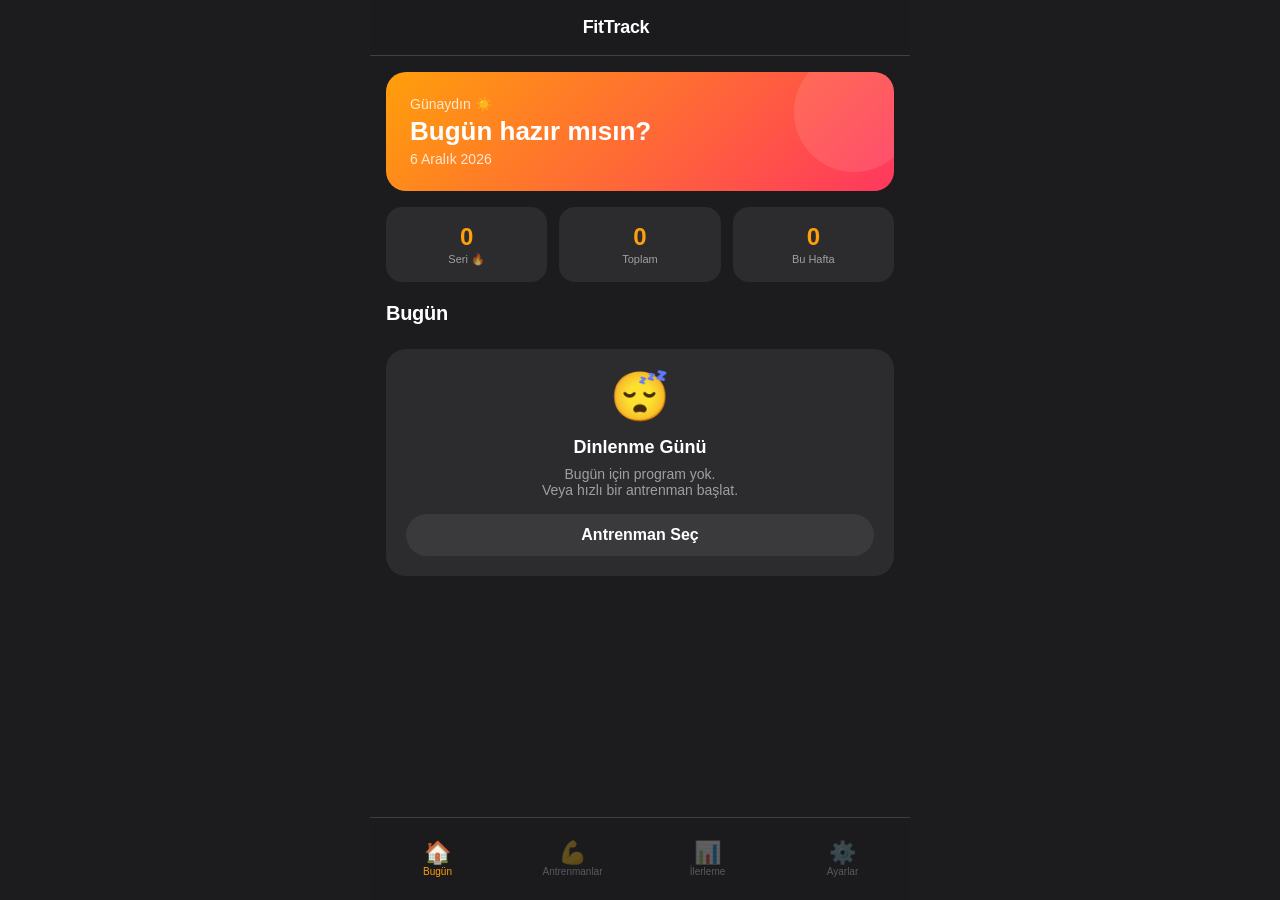
==== index.html @ 22bdd84f "initial: FitTrack v1.1" ====
<!DOCTYPE html>
<html lang="tr">
<head>
  <meta charset="UTF-8">
  <meta name="viewport" content="width=device-width, initial-scale=1.0, viewport-fit=cover, user-scalable=no">
  <meta name="theme-color" content="#1C1C1E">

  <!-- iOS PWA -->
  <meta name="apple-mobile-web-app-capable" content="yes">
  <meta name="apple-mobile-web-app-status-bar-style" content="black-translucent">
  <meta name="apple-mobile-web-app-title" content="FitTrack">

  <!-- iOS Icons -->
  <link rel="apple-touch-icon" href="icon-192.png">
  <link rel="apple-touch-icon" sizes="180x180" href="icon-192.png">

  <link rel="icon" type="image/png" sizes="192x192" href="icon-192.png">
  <link rel="manifest" href="manifest.json">

  <title>FitTrack — Antrenman Takibi</title>
  <link rel="stylesheet" href="style.css">
</head>
<body>

  <!-- Toast -->
  <div id="toast-container" aria-live="polite" aria-atomic="true"></div>

  <!-- Modal Overlay -->
  <div id="modal-overlay" class="modal-overlay hidden" role="dialog" aria-modal="true">
    <div class="modal-card" id="modal-card">
      <h3 class="modal-title" id="modal-title"></h3>
      <p class="modal-message" id="modal-message"></p>
      <div class="modal-actions" id="modal-actions"></div>
    </div>
  </div>

  <!-- Rest Timer Overlay -->
  <div id="rest-overlay" class="rest-overlay hidden" role="dialog" aria-modal="true">
    <div class="rest-card">
      <p class="rest-label">Dinlenme Süresi</p>
      <div class="rest-timer-wrap">
        <svg class="rest-ring" viewBox="0 0 120 120">
          <circle class="rest-ring-bg" cx="60" cy="60" r="52"/>
          <circle class="rest-ring-fg" id="rest-ring-fg" cx="60" cy="60" r="52"/>
        </svg>
        <span class="rest-countdown" id="rest-countdown">60</span>
      </div>
      <div class="rest-presets">
        <button class="preset-btn" data-sec="30">30s</button>
        <button class="preset-btn" data-sec="60">60s</button>
        <button class="preset-btn active" data-sec="90">90s</button>
        <button class="preset-btn" data-sec="120">2dk</button>
        <button class="preset-btn" data-sec="180">3dk</button>
      </div>
      <div class="rest-actions">
        <button class="btn btn-ghost" id="rest-skip-btn">Atla</button>
        <button class="btn btn-primary" id="rest-add30-btn">+30s</button>
      </div>
    </div>
  </div>

  <!-- Exercise Picker Overlay -->
  <div id="exercise-picker-overlay" class="fullscreen-overlay hidden">
    <div class="overlay-header">
      <button class="btn-icon" id="exercise-picker-close">✕</button>
      <h2>Egzersiz Seç</h2>
      <span></span>
    </div>
    <div class="overlay-search">
      <input type="search" id="picker-search" class="search-input" placeholder="Egzersiz ara…">
    </div>
    <div class="category-chips" id="picker-category-chips"></div>
    <div class="overlay-list" id="picker-exercise-list"></div>
  </div>

  <!-- App Shell -->
  <div id="app">
    <!-- Header -->
    <header class="app-header" id="app-header">
      <button class="btn-icon header-back hidden" id="header-back">←</button>
      <h1 class="header-title" id="header-title">FitTrack</h1>
      <div class="header-actions" id="header-actions"></div>
    </header>

    <!-- Main Content -->
    <main id="main-content" class="main-content"></main>

    <!-- Tab Bar -->
    <nav class="tab-bar" id="tab-bar" role="tablist">
      <button class="tab-btn active" data-route="home" role="tab" aria-selected="true">
        <span class="tab-icon">🏠</span>
        <span class="tab-label">Bugün</span>
      </button>
      <button class="tab-btn" data-route="workouts" role="tab" aria-selected="false">
        <span class="tab-icon">💪</span>
        <span class="tab-label">Antrenmanlar</span>
      </button>
      <button class="tab-btn" data-route="progress" role="tab" aria-selected="false">
        <span class="tab-icon">📊</span>
        <span class="tab-label">İlerleme</span>
      </button>
      <button class="tab-btn" data-route="settings" role="tab" aria-selected="false">
        <span class="tab-icon">⚙️</span>
        <span class="tab-label">Ayarlar</span>
      </button>
    </nav>
  </div>

  <script src="exercises.js"></script>
  <script src="app.js"></script>

  <script>
    // Service Worker kaydı
    if ('serviceWorker' in navigator) {
      window.addEventListener('load', () => {
        navigator.serviceWorker.register('./sw.js').then(reg => {
          console.log('[SW] Kayıt başarılı:', reg.scope);
        }).catch(err => {
          console.warn('[SW] Kayıt hatası:', err);
        });
      });
    }
  </script>
</body>
</html>
---- style.css ----
/* ═══════════════════════════════════════════════
   FitTrack — Dark Design System
   ═══════════════════════════════════════════════ */

/* ── Reset & Base ─────────────────────────────── */
*, *::before, *::after { box-sizing: border-box; margin: 0; padding: 0; }

:root {
  /* Backgrounds */
  --bg-primary:   #1C1C1E;
  --bg-secondary: #2C2C2E;
  --bg-tertiary:  #3A3A3C;
  --bg-elevated:  #48484A;

  /* Brand */
  --primary:      #FF9F0A;
  --primary-dim:  rgba(255,159,10,.18);
  --accent:       #FF375F;
  --accent-dim:   rgba(255,55,95,.18);
  --success:      #30D158;
  --success-dim:  rgba(48,209,88,.18);
  --info:         #0A84FF;
  --info-dim:     rgba(10,132,255,.18);
  --warning:      #FFD60A;

  /* Text */
  --text-primary:   #FFFFFF;
  --text-secondary: rgba(235,235,245,.6);
  --text-tertiary:  rgba(235,235,245,.3);
  --text-on-accent: #FFFFFF;

  /* Separators */
  --separator:       rgba(84,84,88,.65);
  --separator-solid: #38383A;

  /* Shadows */
  --shadow-sm: 0 1px 3px rgba(0,0,0,.4);
  --shadow-md: 0 4px 12px rgba(0,0,0,.5);
  --shadow-lg: 0 8px 32px rgba(0,0,0,.6);

  /* Radius */
  --r-sm: 8px;
  --r-md: 12px;
  --r-lg: 16px;
  --r-xl: 20px;
  --r-full: 9999px;

  /* Spacing */
  --sp-1: 4px;
  --sp-2: 8px;
  --sp-3: 12px;
  --sp-4: 16px;
  --sp-5: 20px;
  --sp-6: 24px;
  --sp-8: 32px;

  /* Layout */
  --header-h: 56px;
  --tab-h:    83px;
  --max-w:    540px;

  /* Typography */
  --font-base: -apple-system, BlinkMacSystemFont, 'SF Pro Display', 'Segoe UI', sans-serif;
}

html { font-size: 16px; -webkit-text-size-adjust: 100%; }

body {
  font-family: var(--font-base);
  background: var(--bg-primary);
  color: var(--text-primary);
  height: 100dvh;
  overflow: hidden;
  -webkit-tap-highlight-color: transparent;
  -webkit-user-select: none;
  user-select: none;
}

/* ── App Shell ───────────────────────────────── */
#app {
  display: flex;
  flex-direction: column;
  height: 100dvh;
  max-width: var(--max-w);
  margin: 0 auto;
  position: relative;
}

/* ── Header ──────────────────────────────────── */
.app-header {
  display: flex;
  align-items: center;
  justify-content: space-between;
  height: var(--header-h);
  padding: 0 var(--sp-4);
  padding-top: env(safe-area-inset-top);
  background: rgba(28,28,30,.9);
  backdrop-filter: saturate(180%) blur(12px);
  -webkit-backdrop-filter: saturate(180%) blur(12px);
  border-bottom: 1px solid var(--separator);
  position: sticky;
  top: 0;
  z-index: 100;
  flex-shrink: 0;
}

.header-title {
  font-size: 18px;
  font-weight: 700;
  letter-spacing: -.3px;
  color: var(--text-primary);
  flex: 1;
  text-align: center;
}

.header-actions {
  display: flex;
  gap: var(--sp-2);
  min-width: 48px;
  justify-content: flex-end;
}

/* ── Main Content ────────────────────────────── */
.main-content {
  flex: 1;
  overflow-y: auto;
  overflow-x: hidden;
  -webkit-overflow-scrolling: touch;
  overscroll-behavior: contain;
  padding-bottom: calc(var(--tab-h) + var(--sp-4));
}

/* ── Tab Bar ─────────────────────────────────── */
.tab-bar {
  display: flex;
  background: rgba(28,28,30,.92);
  backdrop-filter: saturate(180%) blur(12px);
  -webkit-backdrop-filter: saturate(180%) blur(12px);
  border-top: 1px solid var(--separator);
  padding-bottom: env(safe-area-inset-bottom);
  height: var(--tab-h);
  position: sticky;
  bottom: 0;
  flex-shrink: 0;
  z-index: 100;
}

.tab-btn {
  flex: 1;
  display: flex;
  flex-direction: column;
  align-items: center;
  justify-content: center;
  gap: 2px;
  background: none;
  border: none;
  color: var(--text-tertiary);
  cursor: pointer;
  padding: var(--sp-2) 0;
  transition: color .15s;
  -webkit-tap-highlight-color: transparent;
}

.tab-btn.active {
  color: var(--primary);
}

.tab-icon { font-size: 22px; line-height: 1; }
.tab-label { font-size: 10px; font-weight: 500; }

/* ── Buttons ─────────────────────────────────── */
.btn {
  display: inline-flex;
  align-items: center;
  justify-content: center;
  gap: var(--sp-2);
  padding: 12px var(--sp-5);
  border: none;
  border-radius: var(--r-full);
  font-family: var(--font-base);
  font-size: 16px;
  font-weight: 600;
  cursor: pointer;
  transition: opacity .12s, transform .08s;
  -webkit-tap-highlight-color: transparent;
  white-space: nowrap;
}

.btn:active { opacity: .75; transform: scale(.97); }

.btn-primary   { background: var(--primary); color: #000; }
.btn-accent    { background: var(--accent);  color: #fff; }
.btn-success   { background: var(--success); color: #000; }
.btn-secondary { background: var(--bg-tertiary); color: var(--text-primary); }
.btn-ghost     { background: transparent; color: var(--text-secondary); border: 1px solid var(--separator); }
.btn-danger    { background: var(--accent); color: #fff; }
.btn-block     { width: 100%; }

.btn-sm { font-size: 14px; padding: 8px var(--sp-4); }
.btn-xs { font-size: 12px; padding: 6px var(--sp-3); border-radius: var(--r-sm); }

.btn-icon {
  background: none;
  border: none;
  color: var(--text-secondary);
  font-size: 18px;
  cursor: pointer;
  padding: var(--sp-2);
  border-radius: var(--r-full);
  min-width: 36px;
  min-height: 36px;
  display: flex;
  align-items: center;
  justify-content: center;
  -webkit-tap-highlight-color: transparent;
  transition: background .12s;
}
.btn-icon:active { background: var(--bg-tertiary); }

/* ── Cards ───────────────────────────────────── */
.card {
  background: var(--bg-secondary);
  border-radius: var(--r-lg);
  padding: var(--sp-4);
  box-shadow: var(--shadow-sm);
}

.card-list {
  display: flex;
  flex-direction: column;
  gap: var(--sp-3);
  padding: var(--sp-4);
}

/* Workout Card */
.workout-card {
  background: var(--bg-secondary);
  border-radius: var(--r-lg);
  padding: var(--sp-4);
  display: flex;
  align-items: center;
  gap: var(--sp-3);
  cursor: pointer;
  transition: background .12s;
  box-shadow: var(--shadow-sm);
}
.workout-card:active { background: var(--bg-tertiary); }

.workout-card-icon {
  width: 48px;
  height: 48px;
  border-radius: var(--r-md);
  display: flex;
  align-items: center;
  justify-content: center;
  font-size: 24px;
  flex-shrink: 0;
}

.workout-card-body { flex: 1; min-width: 0; }
.workout-card-name { font-size: 16px; font-weight: 600; }
.workout-card-meta { font-size: 13px; color: var(--text-secondary); margin-top: 2px; }
.workout-card-chevron { color: var(--text-tertiary); font-size: 18px; }

/* Exercise Card */
.exercise-card {
  background: var(--bg-secondary);
  border-radius: var(--r-lg);
  padding: var(--sp-4);
  display: flex;
  align-items: center;
  gap: var(--sp-3);
  cursor: pointer;
  transition: background .12s;
}
.exercise-card:active { background: var(--bg-tertiary); }
.exercise-card.selected { background: var(--primary-dim); border: 1px solid var(--primary); }

.exercise-card-icon {
  width: 44px;
  height: 44px;
  border-radius: var(--r-md);
  background: var(--bg-tertiary);
  display: flex;
  align-items: center;
  justify-content: center;
  font-size: 22px;
  flex-shrink: 0;
}

.exercise-card-body { flex: 1; min-width: 0; }
.exercise-card-name { font-size: 15px; font-weight: 600; }
.exercise-card-sub  { font-size: 12px; color: var(--text-secondary); margin-top: 2px; }
.exercise-card-check { color: var(--primary); font-size: 20px; }

/* ── Section Headers ─────────────────────────── */
.section-header {
  padding: var(--sp-5) var(--sp-4) var(--sp-2);
  display: flex;
  align-items: center;
  justify-content: space-between;
}

.section-title {
  font-size: 20px;
  font-weight: 700;
  letter-spacing: -.3px;
}

.section-action {
  font-size: 14px;
  color: var(--primary);
  cursor: pointer;
  background: none;
  border: none;
  font-family: var(--font-base);
  font-weight: 500;
  padding: 0;
}

/* ── Badge / Chip ────────────────────────────── */
.badge {
  display: inline-flex;
  align-items: center;
  padding: 3px 10px;
  border-radius: var(--r-full);
  font-size: 12px;
  font-weight: 600;
}

.badge-push    { background: rgba(255,159,10,.2); color: #FF9F0A; }
.badge-pull    { background: rgba(10,132,255,.2); color: #0A84FF; }
.badge-legs    { background: rgba(48,209,88,.2);  color: #30D158; }
.badge-core    { background: rgba(255,214,10,.2); color: #FFD60A; }
.badge-fullbody{ background: rgba(191,90,242,.2); color: #BF5AF2; }
.badge-cardio  { background: rgba(255,55,95,.2);  color: #FF375F; }
.badge-esneklik{ background: rgba(100,210,255,.2);color: #64D2FF; }

.category-chips {
  display: flex;
  gap: var(--sp-2);
  padding: var(--sp-2) var(--sp-4);
  overflow-x: auto;
  scrollbar-width: none;
  flex-shrink: 0;
}
.category-chips::-webkit-scrollbar { display: none; }

.chip {
  flex-shrink: 0;
  padding: 6px 14px;
  border-radius: var(--r-full);
  font-size: 13px;
  font-weight: 600;
  background: var(--bg-secondary);
  color: var(--text-secondary);
  border: none;
  cursor: pointer;
  transition: background .12s, color .12s;
  -webkit-tap-highlight-color: transparent;
}
.chip.active { background: var(--primary); color: #000; }

/* ── Forms / Inputs ──────────────────────────── */
.form-group { display: flex; flex-direction: column; gap: var(--sp-2); }

.form-label {
  font-size: 13px;
  font-weight: 500;
  color: var(--text-secondary);
  padding-left: 2px;
}

.form-input, .form-textarea, .form-select {
  background: var(--bg-secondary);
  border: 1px solid var(--separator);
  border-radius: var(--r-md);
  color: var(--text-primary);
  font-family: var(--font-base);
  font-size: 16px;
  padding: 12px var(--sp-4);
  width: 100%;
  outline: none;
  -webkit-appearance: none;
  appearance: none;
  transition: border-color .15s;
}
.form-input:focus, .form-textarea:focus {
  border-color: var(--primary);
}
.form-textarea { resize: none; min-height: 80px; }

.form-section {
  background: var(--bg-secondary);
  border-radius: var(--r-lg);
  padding: var(--sp-4);
  display: flex;
  flex-direction: column;
  gap: var(--sp-4);
  margin: 0 var(--sp-4);
}

/* ── Toast ───────────────────────────────────── */
#toast-container {
  position: fixed;
  top: calc(var(--header-h) + env(safe-area-inset-top) + var(--sp-3));
  left: 50%;
  transform: translateX(-50%);
  z-index: 300;
  display: flex;
  flex-direction: column;
  gap: var(--sp-2);
  pointer-events: none;
  width: calc(100% - var(--sp-8));
  max-width: 380px;
}

.toast {
  background: var(--bg-elevated);
  color: var(--text-primary);
  padding: 12px var(--sp-4);
  border-radius: var(--r-lg);
  font-size: 14px;
  font-weight: 500;
  box-shadow: var(--shadow-lg);
  animation: toastIn .25s ease-out;
  border-left: 3px solid var(--primary);
}
.toast.error  { border-left-color: var(--accent); }
.toast.success{ border-left-color: var(--success); }

@keyframes toastIn {
  from { opacity: 0; transform: translateY(-8px) scale(.96); }
  to   { opacity: 1; transform: translateY(0) scale(1); }
}

/* ── Modal ───────────────────────────────────── */
.modal-overlay {
  position: fixed;
  inset: 0;
  background: rgba(0,0,0,.7);
  z-index: 200;
  display: flex;
  align-items: flex-end;
  padding-bottom: env(safe-area-inset-bottom);
}
.modal-overlay.centered { align-items: center; padding: var(--sp-4); }
.modal-overlay.hidden { display: none; }

.modal-card {
  background: var(--bg-secondary);
  border-radius: var(--r-xl) var(--r-xl) 0 0;
  padding: var(--sp-6) var(--sp-4) var(--sp-4);
  width: 100%;
  max-width: var(--max-w);
  margin: 0 auto;
  box-shadow: var(--shadow-lg);
  animation: slideUp .25s ease-out;
}
.modal-overlay.centered .modal-card {
  border-radius: var(--r-xl);
}

@keyframes slideUp {
  from { transform: translateY(30px); opacity: .5; }
  to   { transform: translateY(0);    opacity: 1; }
}

.modal-title { font-size: 18px; font-weight: 700; margin-bottom: var(--sp-2); }
.modal-message { font-size: 15px; color: var(--text-secondary); margin-bottom: var(--sp-5); }

.modal-actions {
  display: flex;
  flex-direction: column;
  gap: var(--sp-3);
}

/* ── Rest Timer Overlay ──────────────────────── */
.rest-overlay {
  position: fixed;
  inset: 0;
  background: rgba(0,0,0,.92);
  z-index: 250;
  display: flex;
  align-items: center;
  justify-content: center;
}
.rest-overlay.hidden { display: none; }

.rest-card {
  display: flex;
  flex-direction: column;
  align-items: center;
  gap: var(--sp-5);
  padding: var(--sp-6);
}

.rest-label {
  font-size: 16px;
  color: var(--text-secondary);
  font-weight: 500;
  letter-spacing: .5px;
  text-transform: uppercase;
  font-size: 12px;
}

.rest-timer-wrap {
  position: relative;
  width: 160px;
  height: 160px;
  display: flex;
  align-items: center;
  justify-content: center;
}

.rest-ring {
  position: absolute;
  inset: 0;
  transform: rotate(-90deg);
  width: 100%;
  height: 100%;
}

.rest-ring-bg {
  fill: none;
  stroke: var(--bg-tertiary);
  stroke-width: 8;
}

.rest-ring-fg {
  fill: none;
  stroke: var(--primary);
  stroke-width: 8;
  stroke-linecap: round;
  stroke-dasharray: 327;
  stroke-dashoffset: 0;
  transition: stroke-dashoffset 1s linear;
}

.rest-countdown {
  font-size: 56px;
  font-weight: 700;
  color: var(--text-primary);
  font-variant-numeric: tabular-nums;
  position: relative;
  z-index: 1;
}

.rest-presets {
  display: flex;
  gap: var(--sp-2);
}

.preset-btn {
  padding: 6px 14px;
  border-radius: var(--r-full);
  background: var(--bg-secondary);
  color: var(--text-secondary);
  border: none;
  font-size: 13px;
  font-weight: 600;
  cursor: pointer;
  font-family: var(--font-base);
  transition: background .12s, color .12s;
}
.preset-btn.active { background: var(--primary); color: #000; }

.rest-actions {
  display: flex;
  gap: var(--sp-3);
}

/* ── Fullscreen Overlays ─────────────────────── */
.fullscreen-overlay {
  position: fixed;
  inset: 0;
  background: var(--bg-primary);
  z-index: 150;
  display: flex;
  flex-direction: column;
  max-width: var(--max-w);
  margin: 0 auto;
}
.fullscreen-overlay.hidden { display: none; }

.overlay-header {
  display: flex;
  align-items: center;
  justify-content: space-between;
  padding: calc(env(safe-area-inset-top) + var(--sp-3)) var(--sp-4) var(--sp-3);
  border-bottom: 1px solid var(--separator);
  flex-shrink: 0;
}
.overlay-header h2 {
  font-size: 17px;
  font-weight: 600;
}

.overlay-search {
  padding: var(--sp-2) var(--sp-4);
  flex-shrink: 0;
}

.search-input {
  background: var(--bg-secondary);
  border: 1px solid var(--separator);
  border-radius: var(--r-full);
  color: var(--text-primary);
  font-family: var(--font-base);
  font-size: 16px;
  padding: 10px var(--sp-4);
  width: 100%;
  outline: none;
  -webkit-appearance: none;
}

.overlay-list {
  flex: 1;
  overflow-y: auto;
  -webkit-overflow-scrolling: touch;
  padding: var(--sp-2) var(--sp-4) var(--sp-8);
  display: flex;
  flex-direction: column;
  gap: var(--sp-2);
}

/* ── Home Screen ─────────────────────────────── */
.home-hero {
  margin: var(--sp-4);
  background: linear-gradient(135deg, #FF9F0A 0%, #FF375F 100%);
  border-radius: var(--r-xl);
  padding: var(--sp-6);
  position: relative;
  overflow: hidden;
}
.home-hero::after {
  content: '';
  position: absolute;
  right: -20px;
  top: -20px;
  width: 120px;
  height: 120px;
  border-radius: 50%;
  background: rgba(255,255,255,.1);
}

.home-hero-greeting { font-size: 14px; color: rgba(255,255,255,.8); font-weight: 500; }
.home-hero-title { font-size: 26px; font-weight: 800; color: #fff; margin-top: var(--sp-1); }
.home-hero-subtitle { font-size: 14px; color: rgba(255,255,255,.8); margin-top: var(--sp-1); }

.stats-row {
  display: grid;
  grid-template-columns: repeat(3, 1fr);
  gap: var(--sp-3);
  padding: 0 var(--sp-4);
  margin-top: var(--sp-4);
}

.stat-card {
  background: var(--bg-secondary);
  border-radius: var(--r-lg);
  padding: var(--sp-4);
  text-align: center;
}
.stat-card-value { font-size: 24px; font-weight: 700; color: var(--primary); }
.stat-card-label { font-size: 11px; color: var(--text-secondary); margin-top: 2px; font-weight: 500; }

.today-workout-card {
  margin: var(--sp-4);
  background: var(--bg-secondary);
  border-radius: var(--r-xl);
  padding: var(--sp-5);
  cursor: pointer;
  transition: background .12s;
}
.today-workout-card:active { background: var(--bg-tertiary); }

.today-badge {
  font-size: 11px;
  font-weight: 700;
  color: var(--primary);
  text-transform: uppercase;
  letter-spacing: .5px;
}
.today-workout-name {
  font-size: 20px;
  font-weight: 700;
  margin-top: var(--sp-2);
}
.today-workout-meta {
  font-size: 13px;
  color: var(--text-secondary);
  margin-top: var(--sp-1);
}
.today-start-btn {
  margin-top: var(--sp-4);
  width: 100%;
}

.rest-day-card {
  margin: var(--sp-4);
  background: var(--bg-secondary);
  border-radius: var(--r-xl);
  padding: var(--sp-5);
  text-align: center;
}
.rest-day-icon { font-size: 48px; }
.rest-day-title { font-size: 18px; font-weight: 700; margin-top: var(--sp-3); }
.rest-day-sub { font-size: 14px; color: var(--text-secondary); margin-top: var(--sp-2); }

/* ── Active Workout ──────────────────────────── */
.active-workout-wrap {
  display: flex;
  flex-direction: column;
  height: 100%;
  padding-bottom: 0;
}

.active-header {
  padding: var(--sp-4);
  background: var(--bg-secondary);
  border-radius: 0 0 var(--r-xl) var(--r-xl);
  flex-shrink: 0;
}
.active-timer {
  font-size: 14px;
  color: var(--text-secondary);
  text-align: center;
  margin-bottom: var(--sp-1);
}
.active-timer span {
  font-size: 28px;
  font-weight: 700;
  color: var(--primary);
  font-variant-numeric: tabular-nums;
}

.exercise-progress-bar {
  height: 4px;
  background: var(--bg-tertiary);
  border-radius: var(--r-full);
  overflow: hidden;
  margin-top: var(--sp-3);
}
.exercise-progress-fill {
  height: 100%;
  background: var(--primary);
  border-radius: var(--r-full);
  transition: width .3s ease;
}

.active-exercise-card {
  margin: var(--sp-4);
  background: var(--bg-secondary);
  border-radius: var(--r-xl);
  padding: var(--sp-5);
  flex-shrink: 0;
}
.active-exercise-badge {
  font-size: 11px;
  font-weight: 700;
  color: var(--text-secondary);
  text-transform: uppercase;
  letter-spacing: .5px;
}
.active-exercise-name {
  font-size: 22px;
  font-weight: 700;
  margin-top: var(--sp-1);
}
.active-exercise-target {
  font-size: 14px;
  color: var(--text-secondary);
  margin-top: var(--sp-2);
}

/* Set Table */
.set-table-wrap {
  margin: 0 var(--sp-4);
  flex: 1;
  overflow-y: auto;
  -webkit-overflow-scrolling: touch;
}

.set-table {
  width: 100%;
  border-collapse: collapse;
}

.set-table thead th {
  font-size: 12px;
  font-weight: 600;
  color: var(--text-tertiary);
  text-transform: uppercase;
  letter-spacing: .5px;
  padding: var(--sp-2) var(--sp-2);
  text-align: center;
}

.set-table tbody tr {
  border-bottom: 1px solid var(--separator);
}

.set-table tbody tr.set-done {
  background: var(--success-dim);
}

.set-table td {
  padding: var(--sp-3) var(--sp-2);
  text-align: center;
  font-size: 15px;
}

.set-num {
  width: 36px;
  font-weight: 600;
  color: var(--text-secondary);
}

.set-prev {
  font-size: 13px;
  color: var(--text-tertiary);
}

.set-input {
  background: var(--bg-tertiary);
  border: none;
  border-radius: var(--r-sm);
  color: var(--text-primary);
  font-family: var(--font-base);
  font-size: 16px;
  font-weight: 600;
  text-align: center;
  width: 60px;
  padding: 6px var(--sp-2);
  outline: none;
  -webkit-appearance: none;
}
.set-input:focus { border: 1px solid var(--primary); }

.set-check-btn {
  width: 36px;
  height: 36px;
  border-radius: var(--r-full);
  border: 2px solid var(--separator);
  background: none;
  color: var(--text-tertiary);
  font-size: 16px;
  cursor: pointer;
  display: flex;
  align-items: center;
  justify-content: center;
  transition: background .12s, border-color .12s;
}
.set-done .set-check-btn {
  background: var(--success);
  border-color: var(--success);
  color: #000;
}

.active-nav {
  display: flex;
  gap: var(--sp-3);
  padding: var(--sp-4);
  flex-shrink: 0;
}

.add-set-btn {
  display: flex;
  align-items: center;
  justify-content: center;
  gap: var(--sp-2);
  width: 100%;
  padding: var(--sp-3);
  background: var(--bg-secondary);
  border: 1px dashed var(--separator);
  border-radius: var(--r-md);
  color: var(--primary);
  font-family: var(--font-base);
  font-size: 14px;
  font-weight: 600;
  cursor: pointer;
  margin: var(--sp-3) var(--sp-4) 0;
}

/* ── Progress Screen ─────────────────────────── */
.progress-hero {
  margin: var(--sp-4);
  background: var(--bg-secondary);
  border-radius: var(--r-xl);
  padding: var(--sp-5);
}

.progress-stats {
  display: grid;
  grid-template-columns: repeat(2, 1fr);
  gap: var(--sp-3);
}

.progress-stat {
  text-align: center;
  padding: var(--sp-3);
  background: var(--bg-tertiary);
  border-radius: var(--r-md);
}
.progress-stat-val { font-size: 28px; font-weight: 700; color: var(--primary); }
.progress-stat-lbl { font-size: 12px; color: var(--text-secondary); margin-top: 2px; }

.chart-card {
  margin: 0 var(--sp-4);
  background: var(--bg-secondary);
  border-radius: var(--r-xl);
  padding: var(--sp-5);
}
.chart-title {
  font-size: 16px;
  font-weight: 700;
  margin-bottom: var(--sp-4);
}

canvas.bar-chart {
  width: 100%;
  display: block;
  border-radius: var(--r-sm);
}

/* Frequency Heatmap */
.heatmap-grid {
  display: grid;
  grid-template-columns: repeat(7, 1fr);
  gap: 4px;
  margin-top: var(--sp-3);
}

.heatmap-day {
  aspect-ratio: 1;
  border-radius: 3px;
  background: var(--bg-tertiary);
}
.heatmap-day.active-day { background: var(--primary); }

/* PR List */
.pr-list { display: flex; flex-direction: column; gap: var(--sp-2); }

.pr-item {
  display: flex;
  align-items: center;
  justify-content: space-between;
  background: var(--bg-secondary);
  border-radius: var(--r-md);
  padding: var(--sp-3) var(--sp-4);
}
.pr-name { font-size: 14px; font-weight: 600; }
.pr-val  { font-size: 14px; color: var(--primary); font-weight: 700; }

/* ── Settings Screen ─────────────────────────── */
.settings-section {
  margin: var(--sp-4);
  background: var(--bg-secondary);
  border-radius: var(--r-xl);
  overflow: hidden;
}

.settings-row {
  display: flex;
  align-items: center;
  justify-content: space-between;
  padding: var(--sp-4);
  border-bottom: 1px solid var(--separator);
  cursor: pointer;
  transition: background .1s;
}
.settings-row:last-child { border-bottom: none; }
.settings-row:active { background: var(--bg-tertiary); }

.settings-row-label {
  display: flex;
  flex-direction: column;
  gap: 2px;
}
.settings-row-title { font-size: 16px; font-weight: 500; }
.settings-row-sub   { font-size: 13px; color: var(--text-secondary); }
.settings-row-value { font-size: 14px; color: var(--text-secondary); }

/* Toggle Switch */
.toggle {
  width: 51px;
  height: 31px;
  background: var(--bg-tertiary);
  border-radius: var(--r-full);
  position: relative;
  cursor: pointer;
  transition: background .2s;
  flex-shrink: 0;
  border: none;
}
.toggle.on { background: var(--success); }
.toggle::after {
  content: '';
  position: absolute;
  width: 27px;
  height: 27px;
  background: #fff;
  border-radius: 50%;
  top: 2px;
  left: 2px;
  transition: transform .2s;
  box-shadow: 0 1px 4px rgba(0,0,0,.3);
}
.toggle.on::after { transform: translateX(20px); }

/* ── Workout Builder ─────────────────────────── */
.builder-exercise-item {
  display: flex;
  align-items: center;
  gap: var(--sp-3);
  background: var(--bg-secondary);
  border-radius: var(--r-lg);
  padding: var(--sp-3) var(--sp-4);
}

.builder-exercise-icon {
  font-size: 20px;
  width: 36px;
  text-align: center;
  flex-shrink: 0;
}
.builder-exercise-info { flex: 1 }
.builder-exercise-name { font-size: 15px; font-weight: 600; }
.builder-exercise-sets { font-size: 12px; color: var(--text-secondary); }
.builder-remove-btn {
  background: none;
  border: none;
  color: var(--accent);
  font-size: 20px;
  cursor: pointer;
  padding: var(--sp-1);
}

/* ── Log History ─────────────────────────────── */
.log-card {
  background: var(--bg-secondary);
  border-radius: var(--r-lg);
  padding: var(--sp-4);
}
.log-card-date  { font-size: 12px; color: var(--text-secondary); margin-bottom: var(--sp-1); }
.log-card-name  { font-size: 16px; font-weight: 700; }
.log-card-stats { display: flex; gap: var(--sp-4); margin-top: var(--sp-2); }
.log-card-stat  { font-size: 13px; color: var(--text-secondary); }
.log-card-stat strong { color: var(--primary); }

/* ── Empty States ────────────────────────────── */
.empty-state {
  text-align: center;
  padding: var(--sp-8) var(--sp-4);
  display: flex;
  flex-direction: column;
  align-items: center;
  gap: var(--sp-3);
}
.empty-state-icon { font-size: 56px; }
.empty-state-title { font-size: 20px; font-weight: 700; }
.empty-state-sub { font-size: 15px; color: var(--text-secondary); max-width: 280px; }

/* ── Utilities ───────────────────────────────── */
.hidden { display: none !important; }

.text-center { text-align: center; }
.text-primary { color: var(--text-primary) !important; }
.text-secondary { color: var(--text-secondary) !important; }
.text-muted { color: var(--text-tertiary) !important; }
.text-accent { color: var(--primary) !important; }
.text-success { color: var(--success) !important; }
.text-danger { color: var(--accent) !important; }

.mt-1 { margin-top: var(--sp-1); }
.mt-2 { margin-top: var(--sp-2); }
.mt-3 { margin-top: var(--sp-3); }
.mt-4 { margin-top: var(--sp-4); }
.mt-5 { margin-top: var(--sp-5); }

.p-4 { padding: var(--sp-4); }

.flex { display: flex; }
.flex-col { flex-direction: column; }
.items-center { align-items: center; }
.justify-between { justify-content: space-between; }
.gap-2 { gap: var(--sp-2); }
.gap-3 { gap: var(--sp-3); }

.divider {
  height: 1px;
  background: var(--separator);
  margin: var(--sp-1) 0;
}

/* ── Animations ──────────────────────────────── */
@keyframes fadeIn {
  from { opacity: 0; }
  to   { opacity: 1; }
}

@keyframes scaleIn {
  from { transform: scale(.9); opacity: 0; }
  to   { transform: scale(1);  opacity: 1; }
}

.screen-enter {
  animation: fadeIn .2s ease-out;
}

/* ── Scrollbar ───────────────────────────────── */
* { scrollbar-width: none; }
*::-webkit-scrollbar { display: none; }

/* ── Safe areas ──────────────────────────────── */
.safe-top    { padding-top: env(safe-area-inset-top); }
.safe-bottom { padding-bottom: env(safe-area-inset-bottom); }
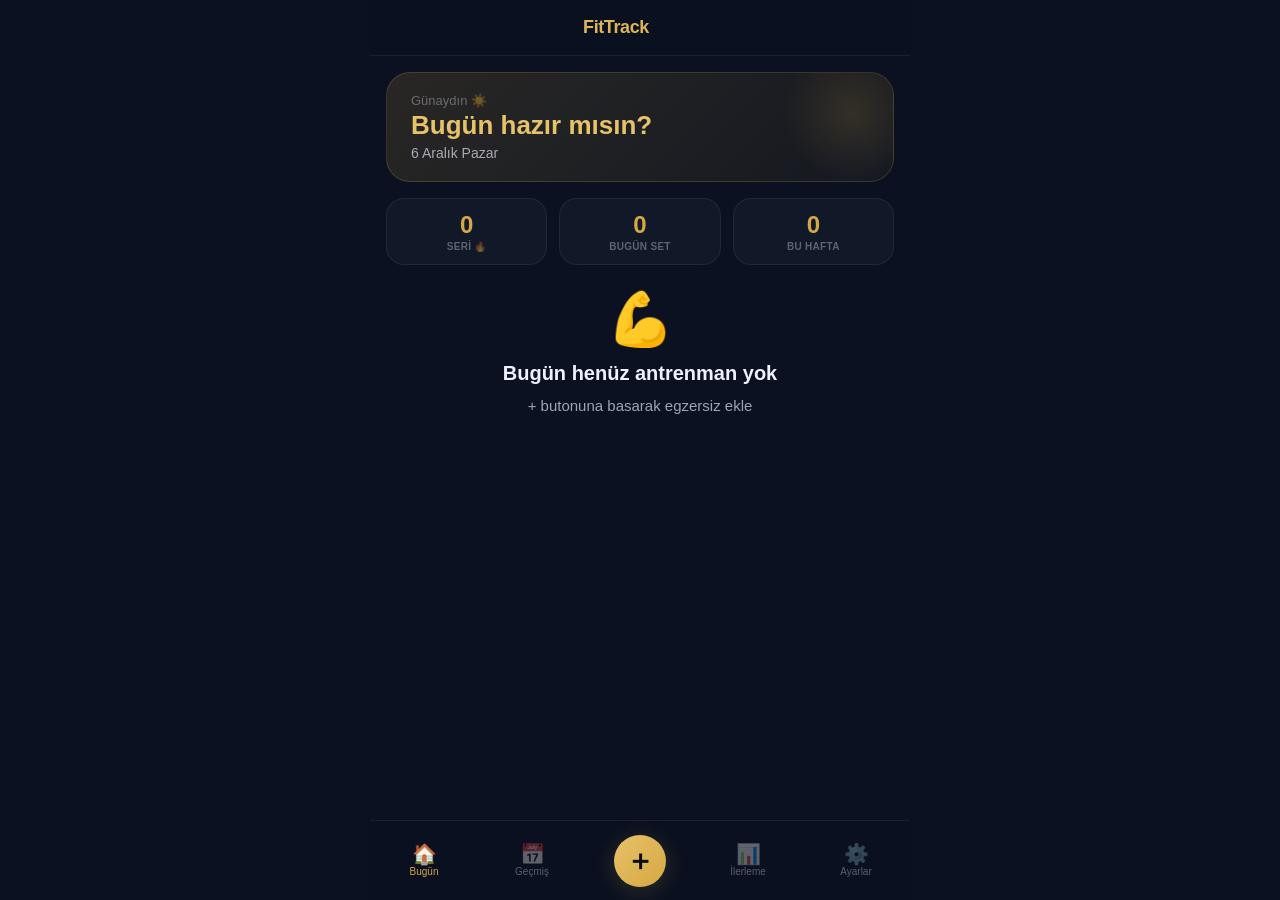
==== commit 79fd5bd6: "feat: FitTrack v2 - serbest gunluk log, vücut diyagramı, premium koyu tema" ====
--- a/index.html
+++ b/index.html
@@ -3,21 +3,16 @@
 <head>
   <meta charset="UTF-8">
   <meta name="viewport" content="width=device-width, initial-scale=1.0, viewport-fit=cover, user-scalable=no">
-  <meta name="theme-color" content="#1C1C1E">
-
-  <!-- iOS PWA -->
+  <meta name="theme-color" content="#0B1120">
   <meta name="apple-mobile-web-app-capable" content="yes">
+  <meta name="mobile-web-app-capable" content="yes">
   <meta name="apple-mobile-web-app-status-bar-style" content="black-translucent">
   <meta name="apple-mobile-web-app-title" content="FitTrack">
-
-  <!-- iOS Icons -->
   <link rel="apple-touch-icon" href="icon-192.png">
   <link rel="apple-touch-icon" sizes="180x180" href="icon-192.png">
-
   <link rel="icon" type="image/png" sizes="192x192" href="icon-192.png">
   <link rel="manifest" href="manifest.json">
-
-  <title>FitTrack — Antrenman Takibi</title>
+  <title>FitTrack</title>
   <link rel="stylesheet" href="style.css">
 </head>
 <body>
@@ -25,7 +20,7 @@
   <!-- Toast -->
   <div id="toast-container" aria-live="polite" aria-atomic="true"></div>
 
-  <!-- Modal Overlay -->
+  <!-- Modal -->
   <div id="modal-overlay" class="modal-overlay hidden" role="dialog" aria-modal="true">
     <div class="modal-card" id="modal-card">
       <h3 class="modal-title" id="modal-title"></h3>
@@ -34,66 +29,77 @@
     </div>
   </div>
 
+  <!-- Quick Log Overlay -->
+  <div id="quick-log-overlay" class="fullscreen-overlay hidden">
+    <div class="overlay-header">
+      <button class="btn-icon" id="qlog-close">✕</button>
+      <h2 id="qlog-title">Egzersiz Ekle</h2>
+      <span style="width:36px;"></span>
+    </div>
+    <div class="qlog-tabs">
+      <button class="qlog-tab active" data-tab="search">🔍 Ara</button>
+      <button class="qlog-tab" data-tab="body">💪 Kas Seç</button>
+      <button class="qlog-tab" data-tab="recent">⏱ Son</button>
+    </div>
+    <div id="qlog-tab-content" class="qlog-tab-content"></div>
+  </div>
+
+  <!-- Set Entry Overlay -->
+  <div id="set-entry-overlay" class="fullscreen-overlay hidden">
+    <div class="overlay-header">
+      <button class="btn-icon" id="setentry-back">←</button>
+      <h2 id="setentry-title"></h2>
+      <span style="width:36px;"></span>
+    </div>
+    <div id="setentry-content" class="setentry-content"></div>
+  </div>
+
   <!-- Rest Timer Overlay -->
   <div id="rest-overlay" class="rest-overlay hidden" role="dialog" aria-modal="true">
     <div class="rest-card">
-      <p class="rest-label">Dinlenme Süresi</p>
+      <p class="rest-label">Dinlenme</p>
       <div class="rest-timer-wrap">
         <svg class="rest-ring" viewBox="0 0 120 120">
           <circle class="rest-ring-bg" cx="60" cy="60" r="52"/>
           <circle class="rest-ring-fg" id="rest-ring-fg" cx="60" cy="60" r="52"/>
         </svg>
-        <span class="rest-countdown" id="rest-countdown">60</span>
+        <span class="rest-countdown" id="rest-countdown">90</span>
       </div>
       <div class="rest-presets">
         <button class="preset-btn" data-sec="30">30s</button>
-        <button class="preset-btn" data-sec="60">60s</button>
+        <button class="preset-btn" data-sec="60">1dk</button>
         <button class="preset-btn active" data-sec="90">90s</button>
         <button class="preset-btn" data-sec="120">2dk</button>
         <button class="preset-btn" data-sec="180">3dk</button>
       </div>
       <div class="rest-actions">
         <button class="btn btn-ghost" id="rest-skip-btn">Atla</button>
-        <button class="btn btn-primary" id="rest-add30-btn">+30s</button>
+        <button class="btn btn-gold" id="rest-add30-btn">+30s</button>
       </div>
     </div>
   </div>
 
-  <!-- Exercise Picker Overlay -->
-  <div id="exercise-picker-overlay" class="fullscreen-overlay hidden">
-    <div class="overlay-header">
-      <button class="btn-icon" id="exercise-picker-close">✕</button>
-      <h2>Egzersiz Seç</h2>
-      <span></span>
-    </div>
-    <div class="overlay-search">
-      <input type="search" id="picker-search" class="search-input" placeholder="Egzersiz ara…">
-    </div>
-    <div class="category-chips" id="picker-category-chips"></div>
-    <div class="overlay-list" id="picker-exercise-list"></div>
-  </div>
-
   <!-- App Shell -->
   <div id="app">
-    <!-- Header -->
     <header class="app-header" id="app-header">
       <button class="btn-icon header-back hidden" id="header-back">←</button>
       <h1 class="header-title" id="header-title">FitTrack</h1>
       <div class="header-actions" id="header-actions"></div>
     </header>
 
-    <!-- Main Content -->
     <main id="main-content" class="main-content"></main>
 
-    <!-- Tab Bar -->
     <nav class="tab-bar" id="tab-bar" role="tablist">
       <button class="tab-btn active" data-route="home" role="tab" aria-selected="true">
         <span class="tab-icon">🏠</span>
         <span class="tab-label">Bugün</span>
       </button>
-      <button class="tab-btn" data-route="workouts" role="tab" aria-selected="false">
-        <span class="tab-icon">💪</span>
-        <span class="tab-label">Antrenmanlar</span>
+      <button class="tab-btn" data-route="history" role="tab" aria-selected="false">
+        <span class="tab-icon">📅</span>
+        <span class="tab-label">Geçmiş</span>
+      </button>
+      <button class="tab-btn tab-btn-add" id="tab-add-btn" role="tab">
+        <span class="tab-add-icon">＋</span>
       </button>
       <button class="tab-btn" data-route="progress" role="tab" aria-selected="false">
         <span class="tab-icon">📊</span>
@@ -108,16 +114,12 @@
 
   <script src="exercises.js"></script>
   <script src="app.js"></script>
-
   <script>
-    // Service Worker kaydı
     if ('serviceWorker' in navigator) {
       window.addEventListener('load', () => {
-        navigator.serviceWorker.register('./sw.js').then(reg => {
-          console.log('[SW] Kayıt başarılı:', reg.scope);
-        }).catch(err => {
-          console.warn('[SW] Kayıt hatası:', err);
-        });
+        navigator.serviceWorker.register('./sw.js')
+          .then(r => console.log('[SW] OK', r.scope))
+          .catch(e => console.warn('[SW] Hata', e));
       });
     }
   </script>
--- a/style.css
+++ b/style.css
@@ -1,74 +1,80 @@
 /* ═══════════════════════════════════════════════
-   FitTrack — Dark Design System
+   FitTrack v2 — Premium Dark Navy Design System
    ═══════════════════════════════════════════════ */
 
-/* ── Reset & Base ─────────────────────────────── */
 *, *::before, *::after { box-sizing: border-box; margin: 0; padding: 0; }
 
 :root {
   /* Backgrounds */
-  --bg-primary:   #1C1C1E;
-  --bg-secondary: #2C2C2E;
-  --bg-tertiary:  #3A3A3C;
-  --bg-elevated:  #48484A;
-
-  /* Brand */
-  --primary:      #FF9F0A;
-  --primary-dim:  rgba(255,159,10,.18);
-  --accent:       #FF375F;
-  --accent-dim:   rgba(255,55,95,.18);
-  --success:      #30D158;
-  --success-dim:  rgba(48,209,88,.18);
-  --info:         #0A84FF;
-  --info-dim:     rgba(10,132,255,.18);
-  --warning:      #FFD60A;
+  --bg-0:        #080C12;
+  --bg-1:        #0B1120;
+  --bg-2:        #111827;
+  --bg-3:        #1A2332;
+  --bg-4:        #243040;
+  --bg-5:        #2E3D52;
+
+  /* Gold */
+  --gold:        #D4A843;
+  --gold-bright: #E8C268;
+  --gold-dim:    rgba(212,168,67,.15);
+  --gold-glow:   rgba(212,168,67,.25);
+
+  /* Teal (success/done) */
+  --teal:        #2DD4BF;
+  --teal-dim:    rgba(45,212,191,.15);
+  --teal-vivid:  #5EEAD4;
+
+  /* Rose (danger) */
+  --rose:        #E05C7A;
+  --rose-dim:    rgba(224,92,122,.15);
+
+  /* Blue (info) */
+  --blue:        #60A5FA;
+  --blue-dim:    rgba(96,165,250,.12);
 
   /* Text */
-  --text-primary:   #FFFFFF;
-  --text-secondary: rgba(235,235,245,.6);
-  --text-tertiary:  rgba(235,235,245,.3);
-  --text-on-accent: #FFFFFF;
+  --txt-1:       #EEF2FF;
+  --txt-2:       rgba(238,242,255,.65);
+  --txt-3:       rgba(238,242,255,.35);
+  --txt-4:       rgba(238,242,255,.18);
 
   /* Separators */
-  --separator:       rgba(84,84,88,.65);
-  --separator-solid: #38383A;
+  --sep:         rgba(255,255,255,.07);
+  --sep-solid:   #1E2D40;
 
   /* Shadows */
-  --shadow-sm: 0 1px 3px rgba(0,0,0,.4);
-  --shadow-md: 0 4px 12px rgba(0,0,0,.5);
-  --shadow-lg: 0 8px 32px rgba(0,0,0,.6);
+  --sh-sm:  0 2px 8px rgba(0,0,0,.5);
+  --sh-md:  0 4px 20px rgba(0,0,0,.6);
+  --sh-lg:  0 8px 40px rgba(0,0,0,.7);
+  --sh-gold:0 4px 24px rgba(212,168,67,.2);
 
   /* Radius */
-  --r-sm: 8px;
-  --r-md: 12px;
-  --r-lg: 16px;
-  --r-xl: 20px;
+  --r-xs:   6px;
+  --r-sm:   10px;
+  --r-md:   14px;
+  --r-lg:   18px;
+  --r-xl:   24px;
   --r-full: 9999px;
 
   /* Spacing */
-  --sp-1: 4px;
-  --sp-2: 8px;
-  --sp-3: 12px;
-  --sp-4: 16px;
-  --sp-5: 20px;
-  --sp-6: 24px;
-  --sp-8: 32px;
+  --sp-1: 4px; --sp-2: 8px; --sp-3: 12px; --sp-4: 16px;
+  --sp-5: 20px; --sp-6: 24px; --sp-8: 32px; --sp-10: 40px;
 
   /* Layout */
   --header-h: 56px;
-  --tab-h:    83px;
+  --tab-h:    80px;
   --max-w:    540px;
 
-  /* Typography */
-  --font-base: -apple-system, BlinkMacSystemFont, 'SF Pro Display', 'Segoe UI', sans-serif;
+  /* Font */
+  --font: -apple-system, BlinkMacSystemFont, 'SF Pro Display', 'Segoe UI', sans-serif;
 }
 
 html { font-size: 16px; -webkit-text-size-adjust: 100%; }
 
 body {
-  font-family: var(--font-base);
-  background: var(--bg-primary);
-  color: var(--text-primary);
+  font-family: var(--font);
+  background: var(--bg-1);
+  color: var(--txt-1);
   height: 100dvh;
   overflow: hidden;
   -webkit-tap-highlight-color: transparent;
@@ -76,7 +82,7 @@
   user-select: none;
 }
 
-/* ── App Shell ───────────────────────────────── */
+/* ── App Shell ─────────────────────────────── */
 #app {
   display: flex;
   flex-direction: column;
@@ -86,7 +92,7 @@
   position: relative;
 }
 
-/* ── Header ──────────────────────────────────── */
+/* ── Header ────────────────────────────────── */
 .app-header {
   display: flex;
   align-items: center;
@@ -94,10 +100,10 @@
   height: var(--header-h);
   padding: 0 var(--sp-4);
   padding-top: env(safe-area-inset-top);
-  background: rgba(28,28,30,.9);
-  backdrop-filter: saturate(180%) blur(12px);
-  -webkit-backdrop-filter: saturate(180%) blur(12px);
-  border-bottom: 1px solid var(--separator);
+  background: rgba(11,17,32,.9);
+  backdrop-filter: saturate(200%) blur(16px);
+  -webkit-backdrop-filter: saturate(200%) blur(16px);
+  border-bottom: 1px solid var(--sep);
   position: sticky;
   top: 0;
   z-index: 100;
@@ -107,20 +113,18 @@
 .header-title {
   font-size: 18px;
   font-weight: 700;
-  letter-spacing: -.3px;
-  color: var(--text-primary);
+  letter-spacing: -.4px;
   flex: 1;
   text-align: center;
-}
-
-.header-actions {
-  display: flex;
-  gap: var(--sp-2);
-  min-width: 48px;
-  justify-content: flex-end;
-}
-
-/* ── Main Content ────────────────────────────── */
+  background: linear-gradient(135deg, var(--gold-bright), var(--gold));
+  -webkit-background-clip: text;
+  -webkit-text-fill-color: transparent;
+  background-clip: text;
+}
+
+.header-actions { display: flex; gap: var(--sp-2); min-width: 48px; justify-content: flex-end; }
+
+/* ── Main Content ──────────────────────────── */
 .main-content {
   flex: 1;
   overflow-y: auto;
@@ -130,13 +134,14 @@
   padding-bottom: calc(var(--tab-h) + var(--sp-4));
 }
 
-/* ── Tab Bar ─────────────────────────────────── */
+/* ── Tab Bar ───────────────────────────────── */
 .tab-bar {
   display: flex;
-  background: rgba(28,28,30,.92);
-  backdrop-filter: saturate(180%) blur(12px);
-  -webkit-backdrop-filter: saturate(180%) blur(12px);
-  border-top: 1px solid var(--separator);
+  align-items: center;
+  background: rgba(11,17,32,.95);
+  backdrop-filter: saturate(200%) blur(16px);
+  -webkit-backdrop-filter: saturate(200%) blur(16px);
+  border-top: 1px solid var(--sep);
   padding-bottom: env(safe-area-inset-bottom);
   height: var(--tab-h);
   position: sticky;
@@ -154,21 +159,40 @@
   gap: 2px;
   background: none;
   border: none;
-  color: var(--text-tertiary);
+  color: var(--txt-3);
   cursor: pointer;
   padding: var(--sp-2) 0;
   transition: color .15s;
   -webkit-tap-highlight-color: transparent;
-}
-
-.tab-btn.active {
-  color: var(--primary);
-}
-
-.tab-icon { font-size: 22px; line-height: 1; }
+  font-family: var(--font);
+}
+.tab-btn.active { color: var(--gold); }
+.tab-icon { font-size: 20px; line-height: 1; }
 .tab-label { font-size: 10px; font-weight: 500; }
 
-/* ── Buttons ─────────────────────────────────── */
+.tab-btn-add {
+  display: flex;
+  align-items: center;
+  justify-content: center;
+}
+.tab-add-icon {
+  width: 52px;
+  height: 52px;
+  background: linear-gradient(135deg, var(--gold-bright), var(--gold));
+  border-radius: var(--r-full);
+  display: flex;
+  align-items: center;
+  justify-content: center;
+  font-size: 28px;
+  color: var(--bg-0);
+  font-weight: 700;
+  box-shadow: var(--sh-gold);
+  transition: transform .1s, opacity .1s;
+  line-height: 1;
+}
+.tab-btn-add:active .tab-add-icon { transform: scale(.92); opacity: .85; }
+
+/* ── Buttons ───────────────────────────────── */
 .btn {
   display: inline-flex;
   align-items: center;
@@ -177,52 +201,51 @@
   padding: 12px var(--sp-5);
   border: none;
   border-radius: var(--r-full);
-  font-family: var(--font-base);
-  font-size: 16px;
+  font-family: var(--font);
+  font-size: 15px;
   font-weight: 600;
   cursor: pointer;
   transition: opacity .12s, transform .08s;
   -webkit-tap-highlight-color: transparent;
   white-space: nowrap;
 }
-
-.btn:active { opacity: .75; transform: scale(.97); }
-
-.btn-primary   { background: var(--primary); color: #000; }
-.btn-accent    { background: var(--accent);  color: #fff; }
-.btn-success   { background: var(--success); color: #000; }
-.btn-secondary { background: var(--bg-tertiary); color: var(--text-primary); }
-.btn-ghost     { background: transparent; color: var(--text-secondary); border: 1px solid var(--separator); }
-.btn-danger    { background: var(--accent); color: #fff; }
+.btn:active { opacity: .78; transform: scale(.97); }
+
+.btn-gold      { background: linear-gradient(135deg, var(--gold-bright), var(--gold)); color: var(--bg-0); }
+.btn-teal      { background: var(--teal); color: var(--bg-0); }
+.btn-rose      { background: var(--rose); color: #fff; }
+.btn-ghost     { background: var(--bg-3); color: var(--txt-2); border: 1px solid var(--sep); }
+.btn-outline   { background: transparent; color: var(--gold); border: 1px solid var(--gold-dim); }
 .btn-block     { width: 100%; }
-
-.btn-sm { font-size: 14px; padding: 8px var(--sp-4); }
-.btn-xs { font-size: 12px; padding: 6px var(--sp-3); border-radius: var(--r-sm); }
+.btn-sm        { font-size: 13px; padding: 8px var(--sp-4); }
+.btn-xs        { font-size: 12px; padding: 5px var(--sp-3); border-radius: var(--r-sm); }
 
 .btn-icon {
   background: none;
   border: none;
-  color: var(--text-secondary);
+  color: var(--txt-2);
   font-size: 18px;
   cursor: pointer;
   padding: var(--sp-2);
   border-radius: var(--r-full);
   min-width: 36px;
-  min-height: 36px;
+  min-height: 44px;
   display: flex;
   align-items: center;
   justify-content: center;
   -webkit-tap-highlight-color: transparent;
-  transition: background .12s;
-}
-.btn-icon:active { background: var(--bg-tertiary); }
-
-/* ── Cards ───────────────────────────────────── */
+  font-family: var(--font);
+  transition: color .12s;
+}
+.btn-icon:active { opacity: .6; }
+
+/* ── Cards ─────────────────────────────────── */
 .card {
-  background: var(--bg-secondary);
+  background: var(--bg-2);
   border-radius: var(--r-lg);
   padding: var(--sp-4);
-  box-shadow: var(--shadow-sm);
+  box-shadow: var(--sh-sm);
+  border: 1px solid var(--sep);
 }
 
 .card-list {
@@ -232,109 +255,61 @@
   padding: var(--sp-4);
 }
 
-/* Workout Card */
-.workout-card {
-  background: var(--bg-secondary);
-  border-radius: var(--r-lg);
-  padding: var(--sp-4);
-  display: flex;
-  align-items: center;
-  gap: var(--sp-3);
-  cursor: pointer;
-  transition: background .12s;
-  box-shadow: var(--shadow-sm);
-}
-.workout-card:active { background: var(--bg-tertiary); }
-
-.workout-card-icon {
-  width: 48px;
-  height: 48px;
-  border-radius: var(--r-md);
-  display: flex;
-  align-items: center;
-  justify-content: center;
-  font-size: 24px;
-  flex-shrink: 0;
-}
-
-.workout-card-body { flex: 1; min-width: 0; }
-.workout-card-name { font-size: 16px; font-weight: 600; }
-.workout-card-meta { font-size: 13px; color: var(--text-secondary); margin-top: 2px; }
-.workout-card-chevron { color: var(--text-tertiary); font-size: 18px; }
-
-/* Exercise Card */
-.exercise-card {
-  background: var(--bg-secondary);
-  border-radius: var(--r-lg);
-  padding: var(--sp-4);
-  display: flex;
-  align-items: center;
-  gap: var(--sp-3);
-  cursor: pointer;
-  transition: background .12s;
-}
-.exercise-card:active { background: var(--bg-tertiary); }
-.exercise-card.selected { background: var(--primary-dim); border: 1px solid var(--primary); }
-
-.exercise-card-icon {
-  width: 44px;
-  height: 44px;
-  border-radius: var(--r-md);
-  background: var(--bg-tertiary);
-  display: flex;
-  align-items: center;
-  justify-content: center;
-  font-size: 22px;
-  flex-shrink: 0;
-}
-
-.exercise-card-body { flex: 1; min-width: 0; }
-.exercise-card-name { font-size: 15px; font-weight: 600; }
-.exercise-card-sub  { font-size: 12px; color: var(--text-secondary); margin-top: 2px; }
-.exercise-card-check { color: var(--primary); font-size: 20px; }
-
-/* ── Section Headers ─────────────────────────── */
+/* ── Section Headers ──────────────────────── */
 .section-header {
   padding: var(--sp-5) var(--sp-4) var(--sp-2);
   display: flex;
   align-items: center;
   justify-content: space-between;
 }
-
 .section-title {
-  font-size: 20px;
+  font-size: 18px;
   font-weight: 700;
   letter-spacing: -.3px;
-}
-
+  color: var(--txt-1);
+}
 .section-action {
-  font-size: 14px;
-  color: var(--primary);
+  font-size: 13px;
+  color: var(--gold);
   cursor: pointer;
   background: none;
   border: none;
-  font-family: var(--font-base);
+  font-family: var(--font);
   font-weight: 500;
   padding: 0;
 }
 
-/* ── Badge / Chip ────────────────────────────── */
+/* ── Badge / Chip ──────────────────────────── */
 .badge {
   display: inline-flex;
   align-items: center;
-  padding: 3px 10px;
-  border-radius: var(--r-full);
-  font-size: 12px;
+  padding: 2px 9px;
+  border-radius: var(--r-full);
+  font-size: 11px;
+  font-weight: 700;
+}
+.badge-push     { background: rgba(212,168,67,.18); color: var(--gold); }
+.badge-pull     { background: rgba(96,165,250,.15); color: var(--blue); }
+.badge-legs     { background: rgba(45,212,191,.15); color: var(--teal); }
+.badge-core     { background: rgba(224,92,122,.15); color: var(--rose); }
+.badge-cardio   { background: rgba(255,255,255,.1); color: var(--txt-2); }
+.badge-esneklik { background: rgba(167,139,250,.15); color: #A78BFA; }
+
+.chip {
+  flex-shrink: 0;
+  padding: 6px 14px;
+  border-radius: var(--r-full);
+  font-size: 13px;
   font-weight: 600;
-}
-
-.badge-push    { background: rgba(255,159,10,.2); color: #FF9F0A; }
-.badge-pull    { background: rgba(10,132,255,.2); color: #0A84FF; }
-.badge-legs    { background: rgba(48,209,88,.2);  color: #30D158; }
-.badge-core    { background: rgba(255,214,10,.2); color: #FFD60A; }
-.badge-fullbody{ background: rgba(191,90,242,.2); color: #BF5AF2; }
-.badge-cardio  { background: rgba(255,55,95,.2);  color: #FF375F; }
-.badge-esneklik{ background: rgba(100,210,255,.2);color: #64D2FF; }
+  background: var(--bg-3);
+  color: var(--txt-3);
+  border: 1px solid var(--sep);
+  cursor: pointer;
+  transition: background .12s, color .12s, border-color .12s;
+  -webkit-tap-highlight-color: transparent;
+  font-family: var(--font);
+}
+.chip.active { background: var(--gold-dim); color: var(--gold); border-color: var(--gold); }
 
 .category-chips {
   display: flex;
@@ -346,37 +321,15 @@
 }
 .category-chips::-webkit-scrollbar { display: none; }
 
-.chip {
-  flex-shrink: 0;
-  padding: 6px 14px;
-  border-radius: var(--r-full);
-  font-size: 13px;
-  font-weight: 600;
-  background: var(--bg-secondary);
-  color: var(--text-secondary);
-  border: none;
-  cursor: pointer;
-  transition: background .12s, color .12s;
-  -webkit-tap-highlight-color: transparent;
-}
-.chip.active { background: var(--primary); color: #000; }
-
-/* ── Forms / Inputs ──────────────────────────── */
+/* ── Forms ─────────────────────────────────── */
 .form-group { display: flex; flex-direction: column; gap: var(--sp-2); }
-
-.form-label {
-  font-size: 13px;
-  font-weight: 500;
-  color: var(--text-secondary);
-  padding-left: 2px;
-}
-
-.form-input, .form-textarea, .form-select {
-  background: var(--bg-secondary);
-  border: 1px solid var(--separator);
+.form-label { font-size: 12px; font-weight: 600; color: var(--txt-3); padding-left: 2px; text-transform: uppercase; letter-spacing: .5px; }
+.form-input, .form-select {
+  background: var(--bg-3);
+  border: 1px solid var(--sep);
   border-radius: var(--r-md);
-  color: var(--text-primary);
-  font-family: var(--font-base);
+  color: var(--txt-1);
+  font-family: var(--font);
   font-size: 16px;
   padding: 12px var(--sp-4);
   width: 100%;
@@ -385,28 +338,32 @@
   appearance: none;
   transition: border-color .15s;
 }
-.form-input:focus, .form-textarea:focus {
-  border-color: var(--primary);
-}
-.form-textarea { resize: none; min-height: 80px; }
-
-.form-section {
-  background: var(--bg-secondary);
-  border-radius: var(--r-lg);
-  padding: var(--sp-4);
-  display: flex;
-  flex-direction: column;
-  gap: var(--sp-4);
-  margin: 0 var(--sp-4);
-}
-
-/* ── Toast ───────────────────────────────────── */
+.form-input:focus, .form-select:focus { border-color: var(--gold); }
+
+.search-input {
+  background: var(--bg-3);
+  border: 1px solid var(--sep);
+  border-radius: var(--r-full);
+  color: var(--txt-1);
+  font-family: var(--font);
+  font-size: 16px;
+  padding: 10px var(--sp-4);
+  width: 100%;
+  outline: none;
+  -webkit-appearance: none;
+  appearance: none;
+  transition: border-color .15s;
+}
+.search-input:focus { border-color: var(--gold); }
+.overlay-search { padding: var(--sp-3) var(--sp-4) var(--sp-2); flex-shrink: 0; }
+
+/* ── Toast ─────────────────────────────────── */
 #toast-container {
   position: fixed;
   top: calc(var(--header-h) + env(safe-area-inset-top) + var(--sp-3));
   left: 50%;
   transform: translateX(-50%);
-  z-index: 300;
+  z-index: 400;
   display: flex;
   flex-direction: column;
   gap: var(--sp-2);
@@ -414,579 +371,591 @@
   width: calc(100% - var(--sp-8));
   max-width: 380px;
 }
-
 .toast {
-  background: var(--bg-elevated);
-  color: var(--text-primary);
+  background: var(--bg-4);
+  color: var(--txt-1);
   padding: 12px var(--sp-4);
   border-radius: var(--r-lg);
   font-size: 14px;
   font-weight: 500;
-  box-shadow: var(--shadow-lg);
+  box-shadow: var(--sh-lg);
   animation: toastIn .25s ease-out;
-  border-left: 3px solid var(--primary);
-}
-.toast.error  { border-left-color: var(--accent); }
-.toast.success{ border-left-color: var(--success); }
-
+  border-left: 3px solid var(--gold);
+}
+.toast.error   { border-left-color: var(--rose); }
+.toast.success { border-left-color: var(--teal); }
 @keyframes toastIn {
-  from { opacity: 0; transform: translateY(-8px) scale(.96); }
+  from { opacity: 0; transform: translateY(-10px) scale(.95); }
   to   { opacity: 1; transform: translateY(0) scale(1); }
 }
 
-/* ── Modal ───────────────────────────────────── */
+/* ── Modal ─────────────────────────────────── */
 .modal-overlay {
   position: fixed;
   inset: 0;
-  background: rgba(0,0,0,.7);
-  z-index: 200;
+  background: rgba(0,0,0,.75);
+  z-index: 300;
   display: flex;
   align-items: flex-end;
   padding-bottom: env(safe-area-inset-bottom);
 }
 .modal-overlay.centered { align-items: center; padding: var(--sp-4); }
-.modal-overlay.hidden { display: none; }
+.modal-overlay.hidden   { display: none; }
 
 .modal-card {
-  background: var(--bg-secondary);
+  background: var(--bg-3);
   border-radius: var(--r-xl) var(--r-xl) 0 0;
   padding: var(--sp-6) var(--sp-4) var(--sp-4);
   width: 100%;
   max-width: var(--max-w);
   margin: 0 auto;
-  box-shadow: var(--shadow-lg);
+  box-shadow: var(--sh-lg);
   animation: slideUp .25s ease-out;
-}
-.modal-overlay.centered .modal-card {
-  border-radius: var(--r-xl);
-}
-
+  border-top: 1px solid var(--sep);
+}
+.modal-overlay.centered .modal-card { border-radius: var(--r-xl); }
 @keyframes slideUp {
   from { transform: translateY(30px); opacity: .5; }
   to   { transform: translateY(0);    opacity: 1; }
 }
-
-.modal-title { font-size: 18px; font-weight: 700; margin-bottom: var(--sp-2); }
-.modal-message { font-size: 15px; color: var(--text-secondary); margin-bottom: var(--sp-5); }
-
-.modal-actions {
+.modal-title   { font-size: 18px; font-weight: 700; margin-bottom: var(--sp-2); }
+.modal-message { font-size: 15px; color: var(--txt-2); margin-bottom: var(--sp-5); }
+.modal-actions { display: flex; flex-direction: column; gap: var(--sp-3); }
+
+/* ── Fullscreen Overlays ───────────────────── */
+.fullscreen-overlay {
+  position: fixed;
+  inset: 0;
+  background: var(--bg-1);
+  z-index: 200;
   display: flex;
   flex-direction: column;
+  max-width: var(--max-w);
+  margin: 0 auto;
+}
+.fullscreen-overlay.hidden { display: none; }
+
+.overlay-header {
+  display: flex;
+  align-items: center;
+  justify-content: space-between;
+  padding: calc(env(safe-area-inset-top) + var(--sp-3)) var(--sp-4) var(--sp-3);
+  border-bottom: 1px solid var(--sep);
+  flex-shrink: 0;
+}
+.overlay-header h2 { font-size: 17px; font-weight: 700; }
+
+.overlay-list {
+  flex: 1;
+  overflow-y: auto;
+  -webkit-overflow-scrolling: touch;
+  padding: var(--sp-2) var(--sp-4) calc(env(safe-area-inset-bottom) + var(--sp-8));
+  display: flex;
+  flex-direction: column;
+  gap: var(--sp-2);
+}
+
+/* ── Quick Log Tabs ────────────────────────── */
+.qlog-tabs {
+  display: flex;
+  border-bottom: 1px solid var(--sep);
+  flex-shrink: 0;
+}
+.qlog-tab {
+  flex: 1;
+  padding: var(--sp-3) var(--sp-2);
+  background: none;
+  border: none;
+  font-family: var(--font);
+  font-size: 13px;
+  font-weight: 600;
+  color: var(--txt-3);
+  cursor: pointer;
+  border-bottom: 2px solid transparent;
+  transition: color .15s, border-color .15s;
+  -webkit-tap-highlight-color: transparent;
+}
+.qlog-tab.active { color: var(--gold); border-bottom-color: var(--gold); }
+
+.qlog-tab-content {
+  flex: 1;
+  overflow-y: auto;
+  -webkit-overflow-scrolling: touch;
+}
+
+/* ── Exercise Card ─────────────────────────── */
+.exercise-card {
+  background: var(--bg-2);
+  border-radius: var(--r-lg);
+  padding: var(--sp-4);
+  display: flex;
+  align-items: center;
   gap: var(--sp-3);
-}
-
-/* ── Rest Timer Overlay ──────────────────────── */
+  cursor: pointer;
+  transition: background .12s;
+  border: 1px solid var(--sep);
+}
+.exercise-card:active { background: var(--bg-3); }
+.exercise-card.selected { background: var(--gold-dim); border-color: var(--gold); }
+
+.exercise-card-icon {
+  width: 44px;
+  height: 44px;
+  border-radius: var(--r-md);
+  background: var(--bg-3);
+  display: flex;
+  align-items: center;
+  justify-content: center;
+  font-size: 22px;
+  flex-shrink: 0;
+}
+.exercise-card-body  { flex: 1; min-width: 0; }
+.exercise-card-name  { font-size: 15px; font-weight: 600; }
+.exercise-card-sub   { font-size: 12px; color: var(--txt-3); margin-top: 2px; }
+.exercise-card-check { color: var(--gold); font-size: 18px; font-weight: 700; }
+
+/* ── Body Diagram ──────────────────────────── */
+.body-diagram-wrap {
+  display: flex;
+  flex-direction: column;
+  align-items: center;
+  padding: var(--sp-4);
+  gap: var(--sp-3);
+}
+.body-diagram-toggle {
+  display: flex;
+  background: var(--bg-3);
+  border-radius: var(--r-full);
+  padding: 3px;
+  gap: 3px;
+}
+.body-side-btn {
+  padding: 6px 20px;
+  border-radius: var(--r-full);
+  border: none;
+  font-family: var(--font);
+  font-size: 13px;
+  font-weight: 600;
+  cursor: pointer;
+  transition: background .15s, color .15s;
+  background: transparent;
+  color: var(--txt-3);
+  -webkit-tap-highlight-color: transparent;
+}
+.body-side-btn.active { background: var(--gold); color: var(--bg-0); }
+
+.body-svg-wrap {
+  position: relative;
+  width: 130px;
+}
+.body-svg-wrap svg { width: 100%; height: auto; }
+
+/* SVG muscle paths */
+.muscle-path {
+  cursor: pointer;
+  transition: fill .2s, filter .2s;
+  fill: var(--bg-4);
+}
+.muscle-path:hover, .muscle-path.hovered { fill: var(--gold-dim); }
+.muscle-path.selected { fill: var(--gold-glow); filter: drop-shadow(0 0 6px var(--gold-glow)); }
+.muscle-path.intensity-1 { fill: rgba(45,212,191,.25); }
+.muscle-path.intensity-2 { fill: rgba(45,212,191,.45); }
+.muscle-path.intensity-3 { fill: rgba(212,168,67,.4); }
+.muscle-path.intensity-4 { fill: rgba(212,168,67,.7); }
+.muscle-path.intensity-5 { fill: var(--gold); }
+
+.body-outline { fill: var(--bg-3); stroke: var(--sep-solid); stroke-width: 1; }
+
+.muscle-legend {
+  display: flex;
+  flex-wrap: wrap;
+  gap: var(--sp-2);
+  justify-content: center;
+  padding: 0 var(--sp-4);
+}
+.muscle-chip {
+  padding: 4px 12px;
+  border-radius: var(--r-full);
+  font-size: 12px;
+  font-weight: 600;
+  background: var(--bg-3);
+  color: var(--txt-3);
+  border: 1px solid var(--sep);
+  cursor: pointer;
+  transition: all .15s;
+  -webkit-tap-highlight-color: transparent;
+  font-family: var(--font);
+}
+.muscle-chip.active { background: var(--gold-dim); color: var(--gold); border-color: var(--gold); }
+
+/* ── Set Entry ─────────────────────────────── */
+.setentry-content {
+  flex: 1;
+  overflow-y: auto;
+  -webkit-overflow-scrolling: touch;
+  padding: var(--sp-4);
+  padding-bottom: calc(env(safe-area-inset-bottom) + 80px);
+}
+
+.set-table {
+  width: 100%;
+  border-collapse: collapse;
+  margin-top: var(--sp-3);
+}
+.set-table thead th {
+  font-size: 11px;
+  font-weight: 700;
+  color: var(--txt-4);
+  text-transform: uppercase;
+  letter-spacing: .6px;
+  padding: var(--sp-2) 4px;
+  text-align: center;
+}
+.set-table tbody tr { border-bottom: 1px solid var(--sep); }
+.set-table tbody tr.set-done { background: var(--teal-dim); }
+.set-table td { padding: var(--sp-2) 4px; text-align: center; font-size: 15px; }
+.set-num { width: 30px; font-weight: 700; color: var(--txt-3); font-size: 13px; }
+.set-prev { font-size: 12px; color: var(--txt-4); max-width: 68px; white-space: nowrap; overflow: hidden; text-overflow: ellipsis; }
+
+.set-input {
+  background: var(--bg-3);
+  border: 1px solid var(--sep);
+  border-radius: var(--r-sm);
+  color: var(--txt-1);
+  font-family: var(--font);
+  font-size: 16px;
+  font-weight: 700;
+  text-align: center;
+  width: 58px;
+  padding: 7px 4px;
+  outline: none;
+  -webkit-appearance: none;
+  appearance: none;
+  transition: border-color .15s;
+}
+.set-input:focus { border-color: var(--gold); }
+
+.set-check-btn {
+  width: 44px;
+  height: 44px;
+  border-radius: var(--r-full);
+  border: 2px solid var(--sep-solid);
+  background: none;
+  color: var(--txt-4);
+  font-size: 17px;
+  cursor: pointer;
+  display: flex;
+  align-items: center;
+  justify-content: center;
+  transition: background .12s, border-color .12s;
+  font-family: var(--font);
+}
+.set-done .set-check-btn { background: var(--teal); border-color: var(--teal); color: var(--bg-0); }
+
+.add-set-btn {
+  width: 100%;
+  padding: var(--sp-3);
+  background: var(--bg-3);
+  border: 1px dashed var(--sep-solid);
+  border-radius: var(--r-md);
+  color: var(--gold);
+  font-family: var(--font);
+  font-size: 14px;
+  font-weight: 600;
+  cursor: pointer;
+  margin-top: var(--sp-3);
+  text-align: center;
+  -webkit-tap-highlight-color: transparent;
+}
+
+.setentry-footer {
+  position: fixed;
+  bottom: 0;
+  left: 0;
+  right: 0;
+  max-width: var(--max-w);
+  margin: 0 auto;
+  padding: var(--sp-3) var(--sp-4) calc(env(safe-area-inset-bottom) + var(--sp-3));
+  background: var(--bg-1);
+  border-top: 1px solid var(--sep);
+  display: flex;
+  gap: var(--sp-3);
+  z-index: 10;
+}
+
+/* ── Rest Timer Overlay ────────────────────── */
 .rest-overlay {
   position: fixed;
   inset: 0;
   background: rgba(0,0,0,.92);
-  z-index: 250;
+  z-index: 350;
   display: flex;
   align-items: center;
   justify-content: center;
+  padding-bottom: env(safe-area-inset-bottom);
 }
 .rest-overlay.hidden { display: none; }
-
-.rest-card {
-  display: flex;
-  flex-direction: column;
-  align-items: center;
-  gap: var(--sp-5);
-  padding: var(--sp-6);
-}
-
-.rest-label {
-  font-size: 16px;
-  color: var(--text-secondary);
-  font-weight: 500;
-  letter-spacing: .5px;
-  text-transform: uppercase;
-  font-size: 12px;
-}
-
-.rest-timer-wrap {
-  position: relative;
-  width: 160px;
-  height: 160px;
-  display: flex;
-  align-items: center;
-  justify-content: center;
-}
-
-.rest-ring {
-  position: absolute;
-  inset: 0;
-  transform: rotate(-90deg);
-  width: 100%;
-  height: 100%;
-}
-
-.rest-ring-bg {
-  fill: none;
-  stroke: var(--bg-tertiary);
-  stroke-width: 8;
-}
-
-.rest-ring-fg {
-  fill: none;
-  stroke: var(--primary);
-  stroke-width: 8;
-  stroke-linecap: round;
-  stroke-dasharray: 327;
-  stroke-dashoffset: 0;
-  transition: stroke-dashoffset 1s linear;
-}
-
-.rest-countdown {
-  font-size: 56px;
-  font-weight: 700;
-  color: var(--text-primary);
-  font-variant-numeric: tabular-nums;
-  position: relative;
-  z-index: 1;
-}
-
-.rest-presets {
-  display: flex;
-  gap: var(--sp-2);
-}
-
-.preset-btn {
-  padding: 6px 14px;
-  border-radius: var(--r-full);
-  background: var(--bg-secondary);
-  color: var(--text-secondary);
-  border: none;
-  font-size: 13px;
-  font-weight: 600;
-  cursor: pointer;
-  font-family: var(--font-base);
-  transition: background .12s, color .12s;
-}
-.preset-btn.active { background: var(--primary); color: #000; }
-
-.rest-actions {
-  display: flex;
-  gap: var(--sp-3);
-}
-
-/* ── Fullscreen Overlays ─────────────────────── */
-.fullscreen-overlay {
-  position: fixed;
-  inset: 0;
-  background: var(--bg-primary);
-  z-index: 150;
-  display: flex;
-  flex-direction: column;
-  max-width: var(--max-w);
-  margin: 0 auto;
-}
-.fullscreen-overlay.hidden { display: none; }
-
-.overlay-header {
-  display: flex;
-  align-items: center;
-  justify-content: space-between;
-  padding: calc(env(safe-area-inset-top) + var(--sp-3)) var(--sp-4) var(--sp-3);
-  border-bottom: 1px solid var(--separator);
-  flex-shrink: 0;
-}
-.overlay-header h2 {
-  font-size: 17px;
-  font-weight: 600;
-}
-
-.overlay-search {
-  padding: var(--sp-2) var(--sp-4);
-  flex-shrink: 0;
-}
-
-.search-input {
-  background: var(--bg-secondary);
-  border: 1px solid var(--separator);
-  border-radius: var(--r-full);
-  color: var(--text-primary);
-  font-family: var(--font-base);
-  font-size: 16px;
-  padding: 10px var(--sp-4);
-  width: 100%;
-  outline: none;
-  -webkit-appearance: none;
-}
-
-.overlay-list {
-  flex: 1;
-  overflow-y: auto;
-  -webkit-overflow-scrolling: touch;
-  padding: var(--sp-2) var(--sp-4) var(--sp-8);
-  display: flex;
-  flex-direction: column;
-  gap: var(--sp-2);
-}
-
-/* ── Home Screen ─────────────────────────────── */
+.rest-card { display: flex; flex-direction: column; align-items: center; gap: var(--sp-5); padding: var(--sp-6); }
+.rest-label { font-size: 12px; font-weight: 700; color: var(--txt-3); text-transform: uppercase; letter-spacing: .8px; }
+.rest-timer-wrap { position: relative; width: 160px; height: 160px; display: flex; align-items: center; justify-content: center; }
+.rest-ring { position: absolute; inset: 0; transform: rotate(-90deg); width: 100%; height: 100%; }
+.rest-ring-bg { fill: none; stroke: var(--bg-4); stroke-width: 8; }
+.rest-ring-fg { fill: none; stroke: var(--gold); stroke-width: 8; stroke-linecap: round; stroke-dasharray: 327; stroke-dashoffset: 0; transition: stroke-dashoffset 1s linear; }
+.rest-countdown { font-size: 56px; font-weight: 800; color: var(--txt-1); font-variant-numeric: tabular-nums; position: relative; z-index: 1; }
+.rest-presets { display: flex; gap: var(--sp-2); }
+.preset-btn { padding: 6px 14px; border-radius: var(--r-full); background: var(--bg-3); color: var(--txt-3); border: 1px solid var(--sep); font-size: 13px; font-weight: 600; cursor: pointer; font-family: var(--font); transition: all .12s; }
+.preset-btn.active { background: var(--gold-dim); color: var(--gold); border-color: var(--gold); }
+.rest-actions { display: flex; gap: var(--sp-3); }
+
+/* ── Home Screen ───────────────────────────── */
 .home-hero {
   margin: var(--sp-4);
-  background: linear-gradient(135deg, #FF9F0A 0%, #FF375F 100%);
+  background: linear-gradient(135deg, rgba(212,168,67,.15) 0%, rgba(212,168,67,.05) 100%);
+  border: 1px solid rgba(212,168,67,.2);
   border-radius: var(--r-xl);
-  padding: var(--sp-6);
+  padding: var(--sp-5) var(--sp-6);
   position: relative;
   overflow: hidden;
 }
-.home-hero::after {
+.home-hero::before {
   content: '';
   position: absolute;
-  right: -20px;
-  top: -20px;
-  width: 120px;
-  height: 120px;
+  right: -30px; top: -30px;
+  width: 140px; height: 140px;
   border-radius: 50%;
-  background: rgba(255,255,255,.1);
-}
-
-.home-hero-greeting { font-size: 14px; color: rgba(255,255,255,.8); font-weight: 500; }
-.home-hero-title { font-size: 26px; font-weight: 800; color: #fff; margin-top: var(--sp-1); }
-.home-hero-subtitle { font-size: 14px; color: rgba(255,255,255,.8); margin-top: var(--sp-1); }
+  background: radial-gradient(circle, rgba(212,168,67,.15) 0%, transparent 70%);
+}
+.home-hero-greeting { font-size: 13px; color: var(--txt-3); font-weight: 500; }
+.home-hero-title { font-size: 26px; font-weight: 800; color: var(--gold-bright); margin-top: 2px; }
+.home-hero-sub { font-size: 14px; color: var(--txt-2); margin-top: var(--sp-1); }
 
 .stats-row {
   display: grid;
   grid-template-columns: repeat(3, 1fr);
   gap: var(--sp-3);
   padding: 0 var(--sp-4);
-  margin-top: var(--sp-4);
-}
-
+  margin-top: var(--sp-3);
+}
 .stat-card {
-  background: var(--bg-secondary);
+  background: var(--bg-2);
+  border: 1px solid var(--sep);
+  border-radius: var(--r-lg);
+  padding: var(--sp-3);
+  text-align: center;
+}
+.stat-val { font-size: 24px; font-weight: 800; color: var(--gold); }
+.stat-lbl { font-size: 10px; font-weight: 600; color: var(--txt-3); margin-top: 2px; text-transform: uppercase; letter-spacing: .3px; }
+
+/* Today's session summary */
+.today-exercises {
+  margin: var(--sp-3) var(--sp-4) 0;
+  display: flex;
+  flex-direction: column;
+  gap: var(--sp-2);
+}
+.today-ex-row {
+  background: var(--bg-2);
+  border: 1px solid var(--sep);
+  border-radius: var(--r-md);
+  padding: var(--sp-3) var(--sp-4);
+  display: flex;
+  align-items: center;
+  gap: var(--sp-3);
+  cursor: pointer;
+  transition: background .12s;
+}
+.today-ex-row:active { background: var(--bg-3); }
+.today-ex-icon { font-size: 20px; }
+.today-ex-name { font-size: 14px; font-weight: 600; flex: 1; }
+.today-ex-meta { font-size: 12px; color: var(--txt-3); }
+
+/* Week muscle strip */
+.muscle-week-strip {
+  margin: 0 var(--sp-4);
+  background: var(--bg-2);
+  border: 1px solid var(--sep);
+  border-radius: var(--r-lg);
+  padding: var(--sp-3) var(--sp-4);
+}
+.muscle-week-row {
+  display: flex;
+  align-items: center;
+  gap: var(--sp-3);
+  padding: 5px 0;
+}
+.muscle-week-name { font-size: 12px; font-weight: 600; color: var(--txt-2); width: 72px; flex-shrink: 0; }
+.muscle-week-bar-wrap { flex: 1; height: 6px; background: var(--bg-4); border-radius: var(--r-full); overflow: hidden; }
+.muscle-week-bar { height: 100%; border-radius: var(--r-full); transition: width .4s ease; }
+.muscle-week-count { font-size: 12px; font-weight: 700; color: var(--gold); width: 28px; text-align: right; }
+
+/* ── History / Calendar ─────────────────────── */
+.calendar-wrap {
+  margin: 0 var(--sp-4);
+  background: var(--bg-2);
+  border: 1px solid var(--sep);
+  border-radius: var(--r-xl);
+  padding: var(--sp-4);
+}
+.calendar-header {
+  display: flex;
+  align-items: center;
+  justify-content: space-between;
+  margin-bottom: var(--sp-4);
+}
+.calendar-month { font-size: 16px; font-weight: 700; }
+.calendar-nav-btn {
+  background: var(--bg-3);
+  border: 1px solid var(--sep);
+  border-radius: var(--r-full);
+  color: var(--txt-2);
+  font-size: 16px;
+  width: 32px;
+  height: 32px;
+  cursor: pointer;
+  display: flex;
+  align-items: center;
+  justify-content: center;
+  font-family: var(--font);
+  -webkit-tap-highlight-color: transparent;
+}
+.cal-day-labels {
+  display: grid;
+  grid-template-columns: repeat(7, 1fr);
+  margin-bottom: var(--sp-2);
+}
+.cal-day-label { font-size: 10px; font-weight: 700; color: var(--txt-4); text-align: center; text-transform: uppercase; }
+.cal-grid {
+  display: grid;
+  grid-template-columns: repeat(7, 1fr);
+  gap: 3px;
+}
+.cal-day {
+  aspect-ratio: 1;
+  border-radius: var(--r-sm);
+  display: flex;
+  align-items: center;
+  justify-content: center;
+  font-size: 13px;
+  font-weight: 500;
+  cursor: pointer;
+  color: var(--txt-3);
+  transition: background .12s;
+  -webkit-tap-highlight-color: transparent;
+}
+.cal-day.empty { cursor: default; }
+.cal-day.today { color: var(--gold); font-weight: 800; }
+.cal-day.trained-1 { background: rgba(45,212,191,.2); color: var(--teal-vivid); }
+.cal-day.trained-2 { background: rgba(45,212,191,.4); color: var(--teal-vivid); }
+.cal-day.trained-3 { background: rgba(212,168,67,.3); color: var(--gold-bright); }
+.cal-day.trained-4 { background: rgba(212,168,67,.55); color: var(--gold-bright); }
+.cal-day.trained-5 { background: var(--gold); color: var(--bg-0); }
+.cal-day.selected { box-shadow: 0 0 0 2px var(--gold); }
+
+.session-card {
+  background: var(--bg-2);
+  border: 1px solid var(--sep);
   border-radius: var(--r-lg);
   padding: var(--sp-4);
-  text-align: center;
-}
-.stat-card-value { font-size: 24px; font-weight: 700; color: var(--primary); }
-.stat-card-label { font-size: 11px; color: var(--text-secondary); margin-top: 2px; font-weight: 500; }
-
-.today-workout-card {
-  margin: var(--sp-4);
-  background: var(--bg-secondary);
-  border-radius: var(--r-xl);
-  padding: var(--sp-5);
   cursor: pointer;
   transition: background .12s;
 }
-.today-workout-card:active { background: var(--bg-tertiary); }
-
-.today-badge {
+.session-card:active { background: var(--bg-3); }
+.session-card-date   { font-size: 12px; color: var(--txt-3); }
+.session-card-title  { font-size: 16px; font-weight: 700; margin-top: var(--sp-1); }
+.session-card-stats  { display: flex; flex-wrap: wrap; gap: var(--sp-2) var(--sp-4); margin-top: var(--sp-2); }
+.session-stat        { font-size: 13px; color: var(--txt-3); }
+.session-stat strong { color: var(--gold); }
+.session-muscle-tags { display: flex; flex-wrap: wrap; gap: var(--sp-1); margin-top: var(--sp-2); }
+.muscle-tag {
+  padding: 2px 8px;
+  border-radius: var(--r-full);
   font-size: 11px;
-  font-weight: 700;
-  color: var(--primary);
-  text-transform: uppercase;
-  letter-spacing: .5px;
-}
-.today-workout-name {
-  font-size: 20px;
-  font-weight: 700;
-  margin-top: var(--sp-2);
-}
-.today-workout-meta {
-  font-size: 13px;
-  color: var(--text-secondary);
-  margin-top: var(--sp-1);
-}
-.today-start-btn {
-  margin-top: var(--sp-4);
-  width: 100%;
-}
-
-.rest-day-card {
-  margin: var(--sp-4);
-  background: var(--bg-secondary);
-  border-radius: var(--r-xl);
-  padding: var(--sp-5);
-  text-align: center;
-}
-.rest-day-icon { font-size: 48px; }
-.rest-day-title { font-size: 18px; font-weight: 700; margin-top: var(--sp-3); }
-.rest-day-sub { font-size: 14px; color: var(--text-secondary); margin-top: var(--sp-2); }
-
-/* ── Active Workout ──────────────────────────── */
-.active-workout-wrap {
-  display: flex;
-  flex-direction: column;
-  height: 100%;
-  padding-bottom: 0;
-}
-
-.active-header {
-  padding: var(--sp-4);
-  background: var(--bg-secondary);
-  border-radius: 0 0 var(--r-xl) var(--r-xl);
-  flex-shrink: 0;
-}
-.active-timer {
-  font-size: 14px;
-  color: var(--text-secondary);
-  text-align: center;
-  margin-bottom: var(--sp-1);
-}
-.active-timer span {
-  font-size: 28px;
-  font-weight: 700;
-  color: var(--primary);
-  font-variant-numeric: tabular-nums;
-}
-
-.exercise-progress-bar {
-  height: 4px;
-  background: var(--bg-tertiary);
-  border-radius: var(--r-full);
-  overflow: hidden;
-  margin-top: var(--sp-3);
-}
-.exercise-progress-fill {
-  height: 100%;
-  background: var(--primary);
-  border-radius: var(--r-full);
-  transition: width .3s ease;
-}
-
-.active-exercise-card {
-  margin: var(--sp-4);
-  background: var(--bg-secondary);
-  border-radius: var(--r-xl);
-  padding: var(--sp-5);
-  flex-shrink: 0;
-}
-.active-exercise-badge {
-  font-size: 11px;
-  font-weight: 700;
-  color: var(--text-secondary);
-  text-transform: uppercase;
-  letter-spacing: .5px;
-}
-.active-exercise-name {
-  font-size: 22px;
-  font-weight: 700;
-  margin-top: var(--sp-1);
-}
-.active-exercise-target {
-  font-size: 14px;
-  color: var(--text-secondary);
-  margin-top: var(--sp-2);
-}
-
-/* Set Table */
-.set-table-wrap {
-  margin: 0 var(--sp-4);
-  flex: 1;
-  overflow-y: auto;
-  -webkit-overflow-scrolling: touch;
-}
-
-.set-table {
-  width: 100%;
-  border-collapse: collapse;
-}
-
-.set-table thead th {
-  font-size: 12px;
   font-weight: 600;
-  color: var(--text-tertiary);
-  text-transform: uppercase;
-  letter-spacing: .5px;
-  padding: var(--sp-2) var(--sp-2);
-  text-align: center;
-}
-
-.set-table tbody tr {
-  border-bottom: 1px solid var(--separator);
-}
-
-.set-table tbody tr.set-done {
-  background: var(--success-dim);
-}
-
-.set-table td {
-  padding: var(--sp-3) var(--sp-2);
-  text-align: center;
-  font-size: 15px;
-}
-
-.set-num {
-  width: 36px;
-  font-weight: 600;
-  color: var(--text-secondary);
-}
-
-.set-prev {
-  font-size: 13px;
-  color: var(--text-tertiary);
-}
-
-.set-input {
-  background: var(--bg-tertiary);
-  border: none;
-  border-radius: var(--r-sm);
-  color: var(--text-primary);
-  font-family: var(--font-base);
-  font-size: 16px;
-  font-weight: 600;
-  text-align: center;
-  width: 60px;
-  padding: 6px var(--sp-2);
-  outline: none;
-  -webkit-appearance: none;
-}
-.set-input:focus { border: 1px solid var(--primary); }
-
-.set-check-btn {
-  width: 36px;
-  height: 36px;
-  border-radius: var(--r-full);
-  border: 2px solid var(--separator);
-  background: none;
-  color: var(--text-tertiary);
-  font-size: 16px;
-  cursor: pointer;
-  display: flex;
-  align-items: center;
-  justify-content: center;
-  transition: background .12s, border-color .12s;
-}
-.set-done .set-check-btn {
-  background: var(--success);
-  border-color: var(--success);
-  color: #000;
-}
-
-.active-nav {
-  display: flex;
-  gap: var(--sp-3);
-  padding: var(--sp-4);
-  flex-shrink: 0;
-}
-
-.add-set-btn {
-  display: flex;
-  align-items: center;
-  justify-content: center;
-  gap: var(--sp-2);
-  width: 100%;
-  padding: var(--sp-3);
-  background: var(--bg-secondary);
-  border: 1px dashed var(--separator);
-  border-radius: var(--r-md);
-  color: var(--primary);
-  font-family: var(--font-base);
-  font-size: 14px;
-  font-weight: 600;
-  cursor: pointer;
-  margin: var(--sp-3) var(--sp-4) 0;
-}
-
-/* ── Progress Screen ─────────────────────────── */
-.progress-hero {
-  margin: var(--sp-4);
-  background: var(--bg-secondary);
-  border-radius: var(--r-xl);
-  padding: var(--sp-5);
-}
-
+  background: var(--gold-dim);
+  color: var(--gold);
+  border: 1px solid rgba(212,168,67,.2);
+}
+
+/* ── Progress Screen ────────────────────────── */
 .progress-stats {
   display: grid;
   grid-template-columns: repeat(2, 1fr);
   gap: var(--sp-3);
-}
-
+  padding: 0 var(--sp-4);
+}
 .progress-stat {
   text-align: center;
-  padding: var(--sp-3);
-  background: var(--bg-tertiary);
-  border-radius: var(--r-md);
-}
-.progress-stat-val { font-size: 28px; font-weight: 700; color: var(--primary); }
-.progress-stat-lbl { font-size: 12px; color: var(--text-secondary); margin-top: 2px; }
+  padding: var(--sp-4);
+  background: var(--bg-2);
+  border: 1px solid var(--sep);
+  border-radius: var(--r-lg);
+}
+.progress-stat-val { font-size: 28px; font-weight: 800; color: var(--gold); }
+.progress-stat-lbl { font-size: 11px; color: var(--txt-3); margin-top: 2px; text-transform: uppercase; letter-spacing: .3px; font-weight: 600; }
 
 .chart-card {
   margin: 0 var(--sp-4);
-  background: var(--bg-secondary);
+  background: var(--bg-2);
+  border: 1px solid var(--sep);
   border-radius: var(--r-xl);
   padding: var(--sp-5);
 }
-.chart-title {
-  font-size: 16px;
-  font-weight: 700;
-  margin-bottom: var(--sp-4);
-}
-
-canvas.bar-chart {
-  width: 100%;
-  display: block;
-  border-radius: var(--r-sm);
-}
-
-/* Frequency Heatmap */
-.heatmap-grid {
-  display: grid;
-  grid-template-columns: repeat(7, 1fr);
-  gap: 4px;
-  margin-top: var(--sp-3);
-}
-
-.heatmap-day {
-  aspect-ratio: 1;
-  border-radius: 3px;
-  background: var(--bg-tertiary);
-}
-.heatmap-day.active-day { background: var(--primary); }
-
-/* PR List */
-.pr-list { display: flex; flex-direction: column; gap: var(--sp-2); }
+canvas.bar-chart { width: 100%; display: block; border-radius: var(--r-sm); }
 
 .pr-item {
   display: flex;
   align-items: center;
   justify-content: space-between;
-  background: var(--bg-secondary);
+  background: var(--bg-2);
+  border: 1px solid var(--sep);
   border-radius: var(--r-md);
   padding: var(--sp-3) var(--sp-4);
 }
-.pr-name { font-size: 14px; font-weight: 600; }
-.pr-val  { font-size: 14px; color: var(--primary); font-weight: 700; }
-
-/* ── Settings Screen ─────────────────────────── */
+.pr-name  { font-size: 14px; font-weight: 600; }
+.pr-val   { font-size: 14px; color: var(--gold); font-weight: 700; }
+
+/* Muscle frequency table */
+.muscle-freq-table { width: 100%; padding: var(--sp-4); }
+.muscle-freq-row {
+  display: flex;
+  align-items: center;
+  gap: var(--sp-3);
+  padding: var(--sp-2) 0;
+  border-bottom: 1px solid var(--sep);
+}
+.muscle-freq-row:last-child { border-bottom: none; }
+.muscle-freq-name { font-size: 14px; font-weight: 600; width: 90px; flex-shrink: 0; }
+.muscle-freq-bar-wrap { flex: 1; height: 8px; background: var(--bg-4); border-radius: var(--r-full); overflow: hidden; }
+.muscle-freq-bar { height: 100%; border-radius: var(--r-full); background: linear-gradient(90deg, var(--gold), var(--gold-bright)); }
+.muscle-freq-count { font-size: 13px; font-weight: 700; color: var(--gold); width: 28px; text-align: right; }
+
+/* ── Settings ───────────────────────────────── */
 .settings-section {
   margin: var(--sp-4);
-  background: var(--bg-secondary);
+  background: var(--bg-2);
+  border: 1px solid var(--sep);
   border-radius: var(--r-xl);
   overflow: hidden;
 }
-
 .settings-row {
   display: flex;
   align-items: center;
   justify-content: space-between;
   padding: var(--sp-4);
-  border-bottom: 1px solid var(--separator);
-  cursor: pointer;
+  border-bottom: 1px solid var(--sep);
   transition: background .1s;
+  cursor: pointer;
 }
 .settings-row:last-child { border-bottom: none; }
-.settings-row:active { background: var(--bg-tertiary); }
-
-.settings-row-label {
-  display: flex;
-  flex-direction: column;
-  gap: 2px;
-}
+.settings-row:active { background: var(--bg-3); }
+.settings-row-label { display: flex; flex-direction: column; gap: 2px; }
 .settings-row-title { font-size: 16px; font-weight: 500; }
-.settings-row-sub   { font-size: 13px; color: var(--text-secondary); }
-.settings-row-value { font-size: 14px; color: var(--text-secondary); }
-
-/* Toggle Switch */
+.settings-row-sub   { font-size: 13px; color: var(--txt-3); }
+.settings-row-value { font-size: 14px; color: var(--txt-3); }
+
 .toggle {
-  width: 51px;
-  height: 31px;
-  background: var(--bg-tertiary);
+  width: 51px; height: 31px;
+  background: var(--bg-5);
   border-radius: var(--r-full);
   position: relative;
   cursor: pointer;
@@ -994,125 +963,59 @@
   flex-shrink: 0;
   border: none;
 }
-.toggle.on { background: var(--success); }
+.toggle.on { background: var(--teal); }
 .toggle::after {
   content: '';
   position: absolute;
-  width: 27px;
-  height: 27px;
+  width: 27px; height: 27px;
   background: #fff;
   border-radius: 50%;
-  top: 2px;
-  left: 2px;
+  top: 2px; left: 2px;
   transition: transform .2s;
-  box-shadow: 0 1px 4px rgba(0,0,0,.3);
+  box-shadow: 0 1px 4px rgba(0,0,0,.4);
 }
 .toggle.on::after { transform: translateX(20px); }
 
-/* ── Workout Builder ─────────────────────────── */
-.builder-exercise-item {
-  display: flex;
-  align-items: center;
-  gap: var(--sp-3);
-  background: var(--bg-secondary);
-  border-radius: var(--r-lg);
-  padding: var(--sp-3) var(--sp-4);
-}
-
-.builder-exercise-icon {
-  font-size: 20px;
-  width: 36px;
-  text-align: center;
-  flex-shrink: 0;
-}
-.builder-exercise-info { flex: 1 }
-.builder-exercise-name { font-size: 15px; font-weight: 600; }
-.builder-exercise-sets { font-size: 12px; color: var(--text-secondary); }
-.builder-remove-btn {
-  background: none;
-  border: none;
-  color: var(--accent);
-  font-size: 20px;
-  cursor: pointer;
-  padding: var(--sp-1);
-}
-
-/* ── Log History ─────────────────────────────── */
-.log-card {
-  background: var(--bg-secondary);
-  border-radius: var(--r-lg);
-  padding: var(--sp-4);
-}
-.log-card-date  { font-size: 12px; color: var(--text-secondary); margin-bottom: var(--sp-1); }
-.log-card-name  { font-size: 16px; font-weight: 700; }
-.log-card-stats { display: flex; gap: var(--sp-4); margin-top: var(--sp-2); }
-.log-card-stat  { font-size: 13px; color: var(--text-secondary); }
-.log-card-stat strong { color: var(--primary); }
-
-/* ── Empty States ────────────────────────────── */
+/* ── Session Detail ─────────────────────────── */
+.session-detail-header {
+  margin: var(--sp-4);
+  background: var(--bg-2);
+  border: 1px solid var(--sep);
+  border-radius: var(--r-xl);
+  padding: var(--sp-5);
+}
+.session-detail-name { font-size: 22px; font-weight: 800; margin-top: var(--sp-1); }
+.session-detail-stats { display: flex; gap: var(--sp-6); margin-top: var(--sp-3); }
+.session-detail-stat-val { font-size: 22px; font-weight: 700; color: var(--gold); }
+.session-detail-stat-lbl { font-size: 11px; color: var(--txt-3); font-weight: 600; text-transform: uppercase; }
+
+/* ── Empty State ────────────────────────────── */
 .empty-state {
   text-align: center;
-  padding: var(--sp-8) var(--sp-4);
+  padding: var(--sp-10) var(--sp-4);
   display: flex;
   flex-direction: column;
   align-items: center;
   gap: var(--sp-3);
 }
-.empty-state-icon { font-size: 56px; }
+.empty-state-icon  { font-size: 52px; }
 .empty-state-title { font-size: 20px; font-weight: 700; }
-.empty-state-sub { font-size: 15px; color: var(--text-secondary); max-width: 280px; }
-
-/* ── Utilities ───────────────────────────────── */
+.empty-state-sub   { font-size: 15px; color: var(--txt-2); max-width: 260px; }
+
+/* ── Utilities ──────────────────────────────── */
 .hidden { display: none !important; }
-
-.text-center { text-align: center; }
-.text-primary { color: var(--text-primary) !important; }
-.text-secondary { color: var(--text-secondary) !important; }
-.text-muted { color: var(--text-tertiary) !important; }
-.text-accent { color: var(--primary) !important; }
-.text-success { color: var(--success) !important; }
-.text-danger { color: var(--accent) !important; }
-
-.mt-1 { margin-top: var(--sp-1); }
 .mt-2 { margin-top: var(--sp-2); }
 .mt-3 { margin-top: var(--sp-3); }
 .mt-4 { margin-top: var(--sp-4); }
-.mt-5 { margin-top: var(--sp-5); }
-
-.p-4 { padding: var(--sp-4); }
-
-.flex { display: flex; }
-.flex-col { flex-direction: column; }
-.items-center { align-items: center; }
-.justify-between { justify-content: space-between; }
-.gap-2 { gap: var(--sp-2); }
-.gap-3 { gap: var(--sp-3); }
-
-.divider {
-  height: 1px;
-  background: var(--separator);
-  margin: var(--sp-1) 0;
-}
-
-/* ── Animations ──────────────────────────────── */
+.p-4  { padding: var(--sp-4); }
+
+/* ── Animations ─────────────────────────────── */
+.screen-enter { animation: fadeIn .2s ease-out; }
 @keyframes fadeIn {
-  from { opacity: 0; }
-  to   { opacity: 1; }
-}
-
-@keyframes scaleIn {
-  from { transform: scale(.9); opacity: 0; }
-  to   { transform: scale(1);  opacity: 1; }
-}
-
-.screen-enter {
-  animation: fadeIn .2s ease-out;
-}
-
-/* ── Scrollbar ───────────────────────────────── */
+  from { opacity: 0; transform: translateY(4px); }
+  to   { opacity: 1; transform: translateY(0); }
+}
+
+/* ── Scrollbar ──────────────────────────────── */
 * { scrollbar-width: none; }
 *::-webkit-scrollbar { display: none; }
-
-/* ── Safe areas ──────────────────────────────── */
-.safe-top    { padding-top: env(safe-area-inset-top); }
-.safe-bottom { padding-bottom: env(safe-area-inset-bottom); }
